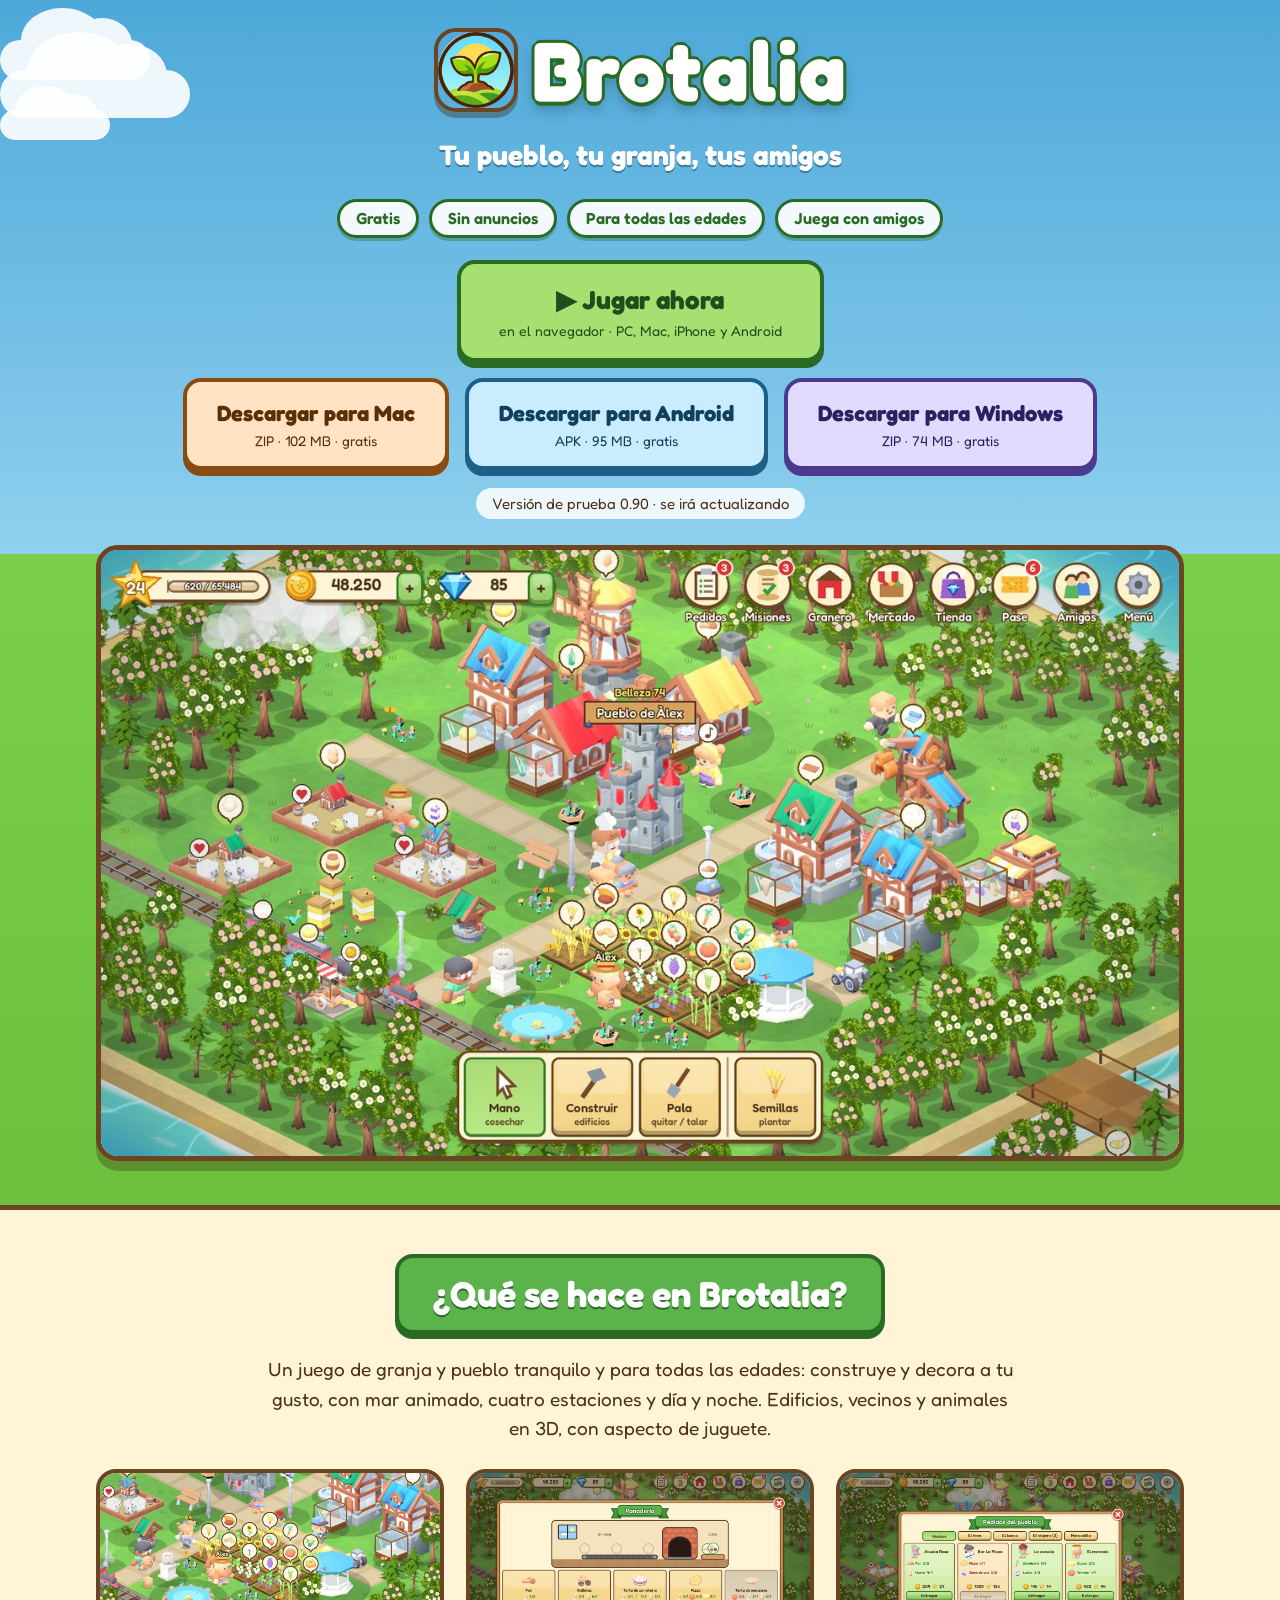
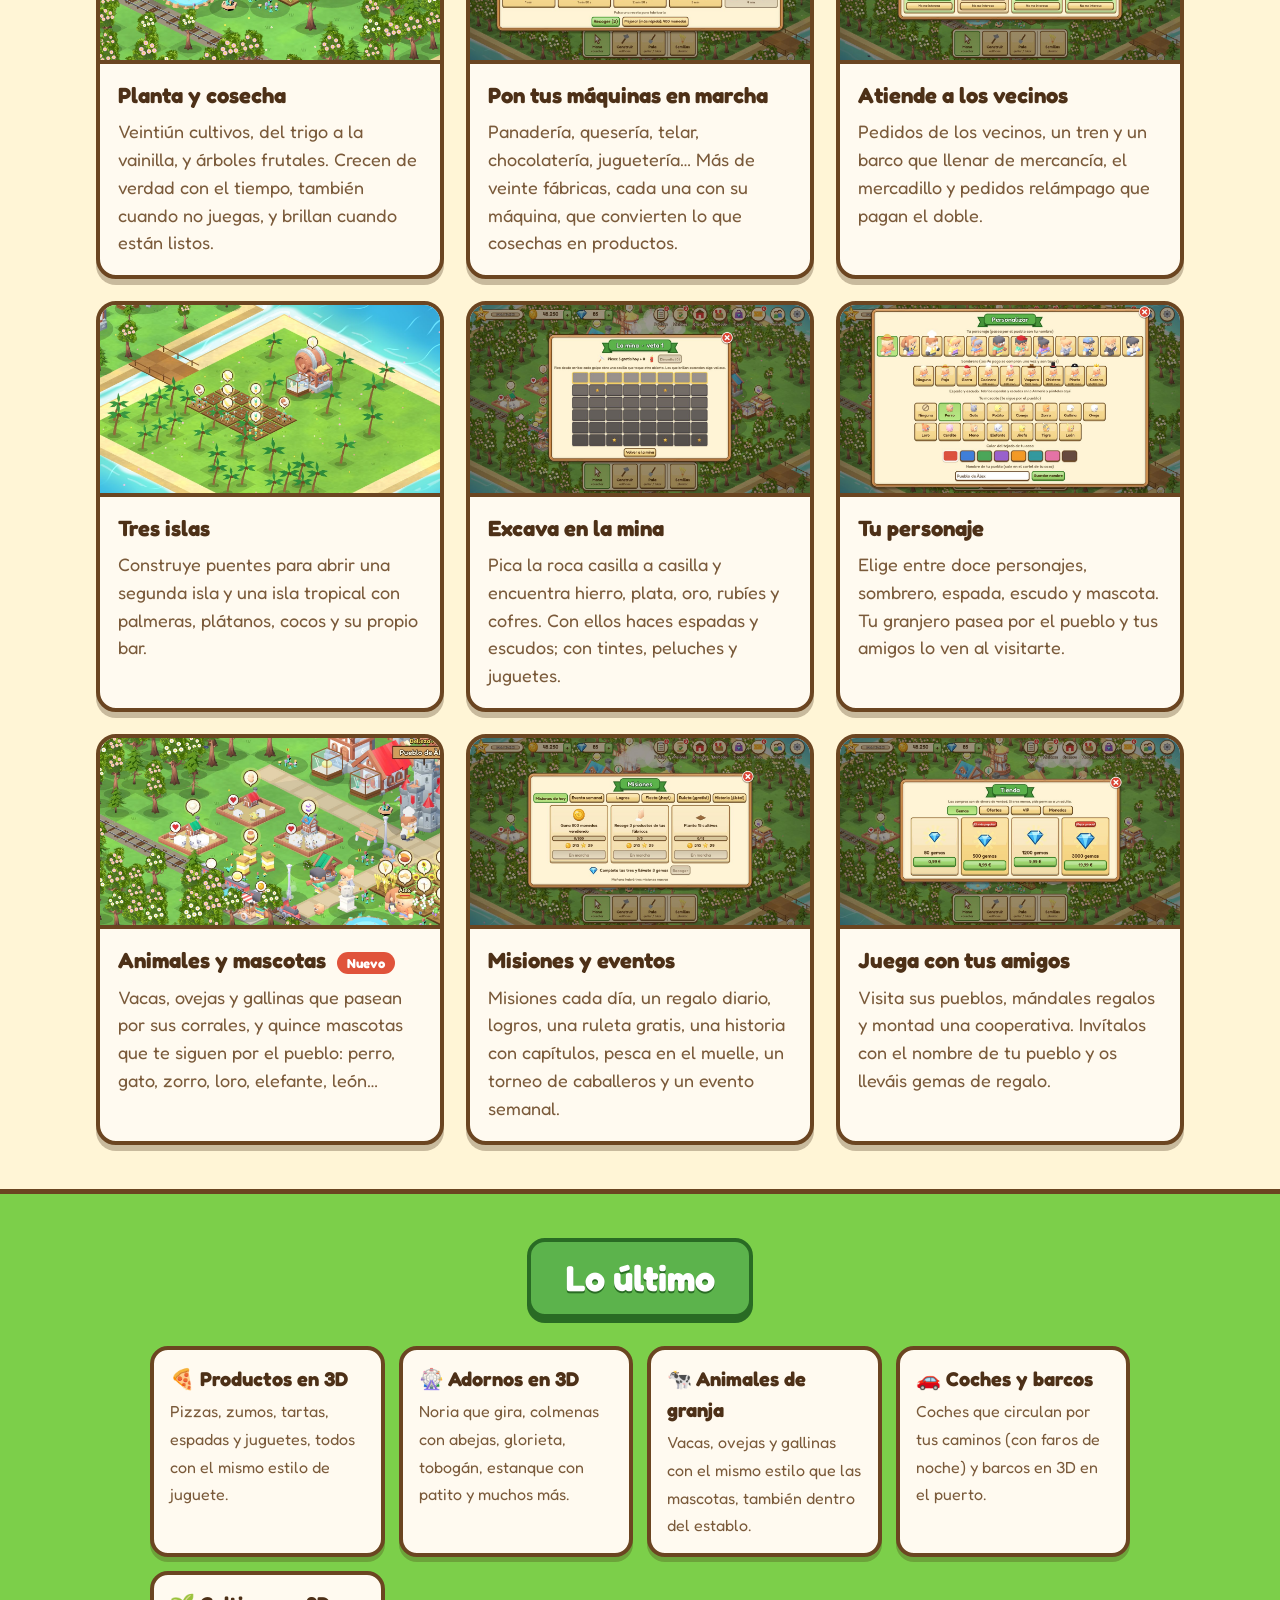
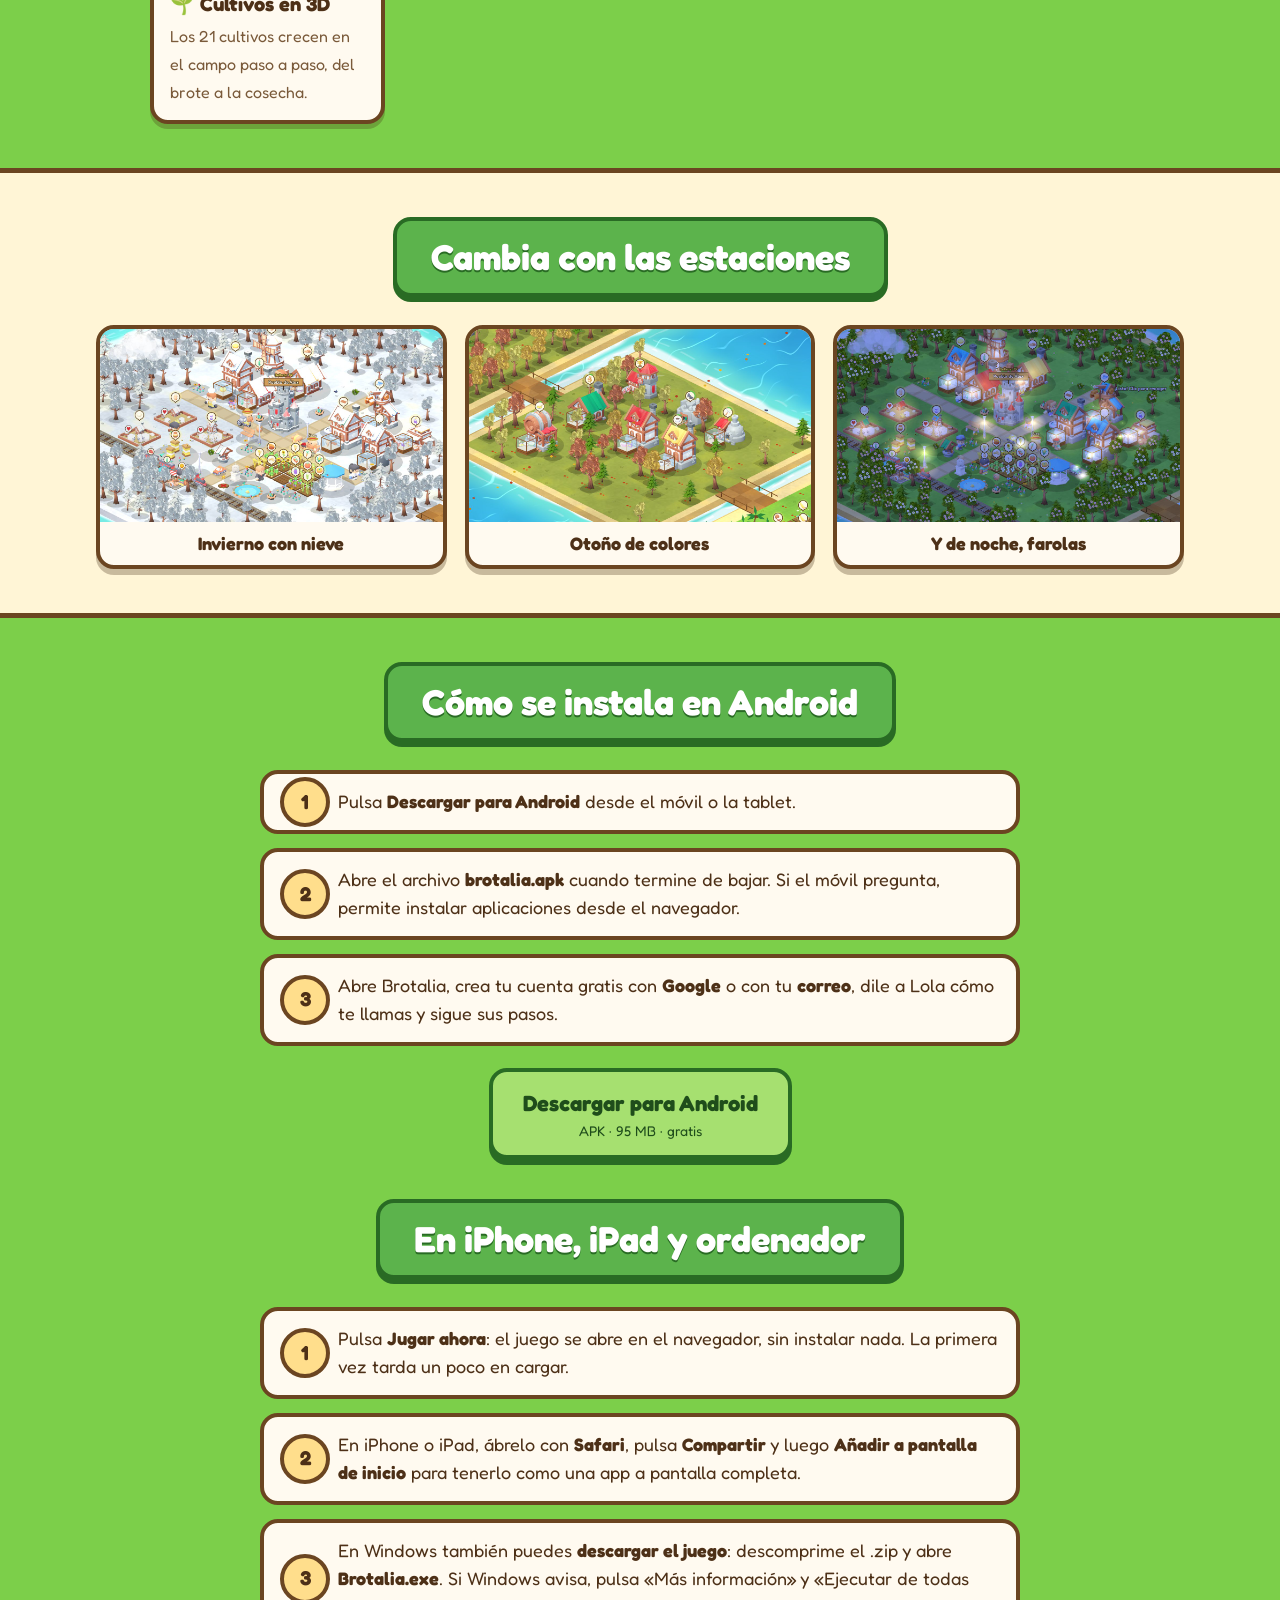
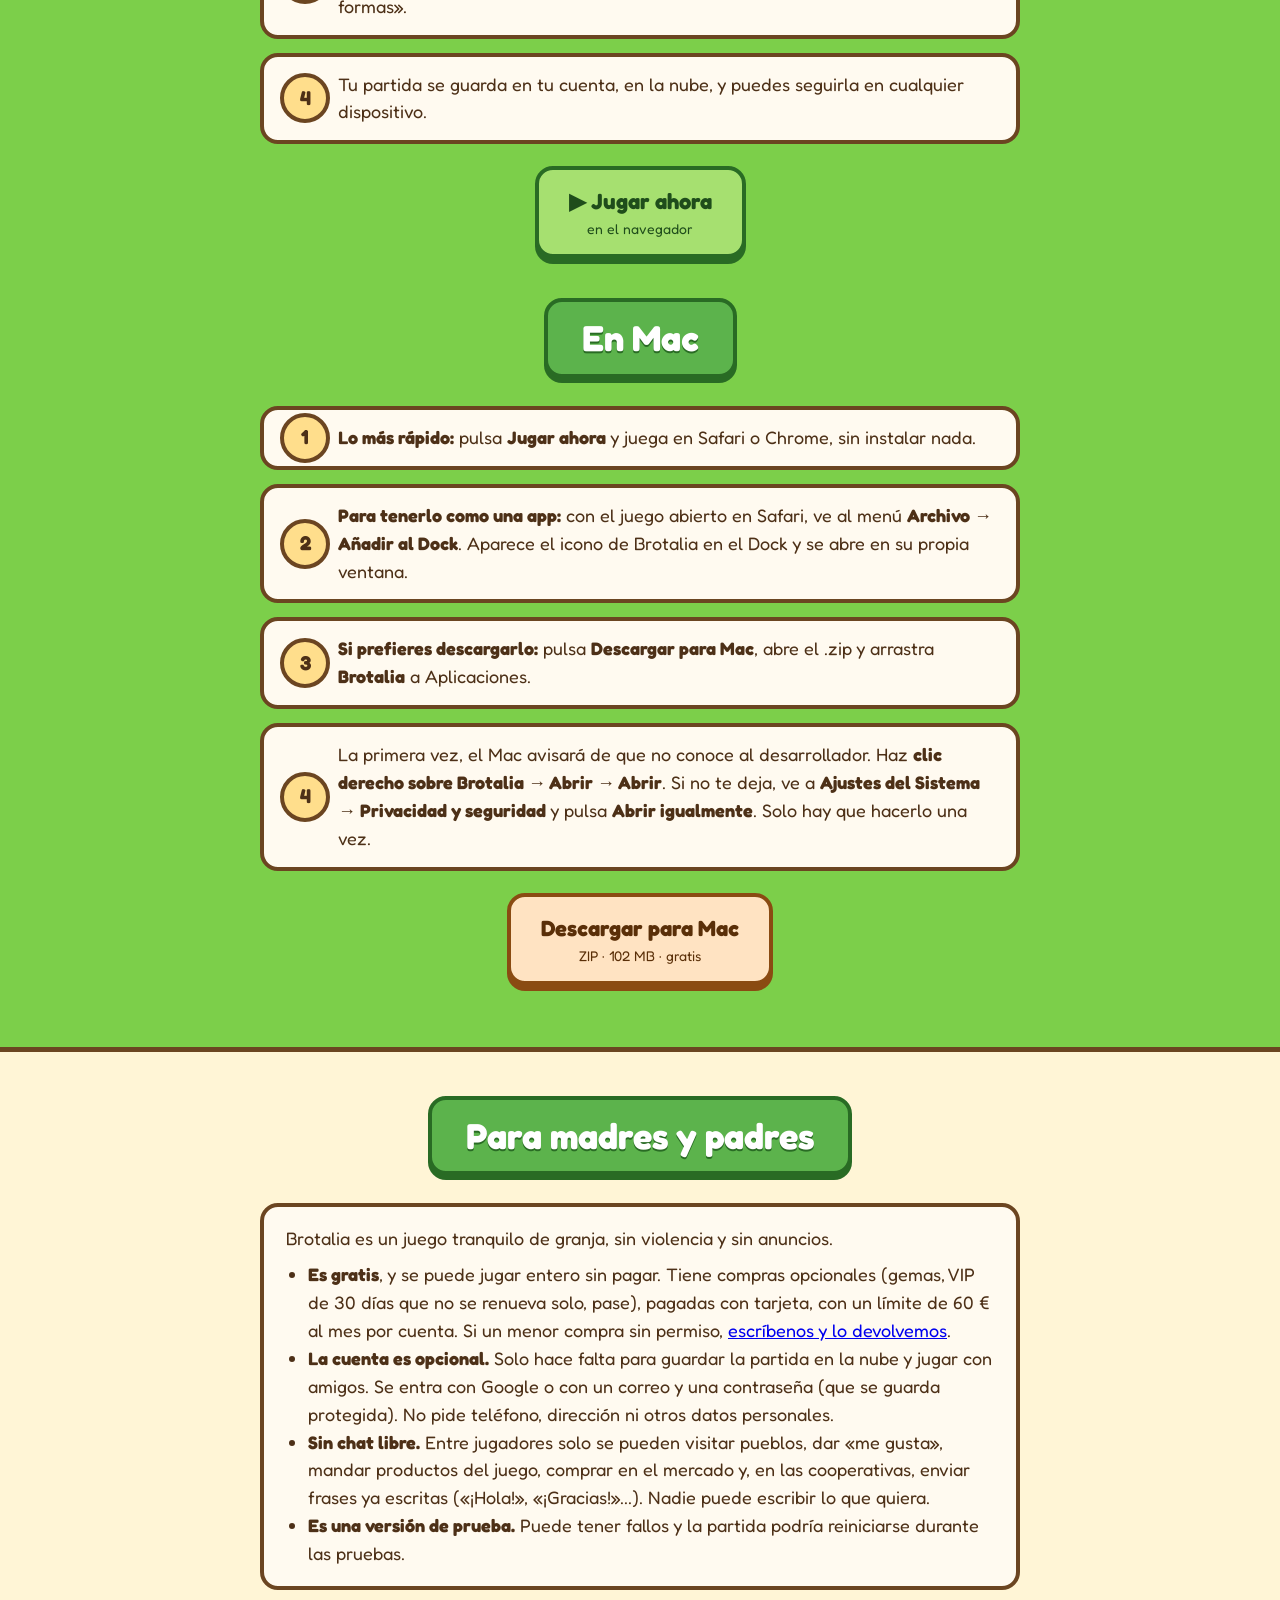
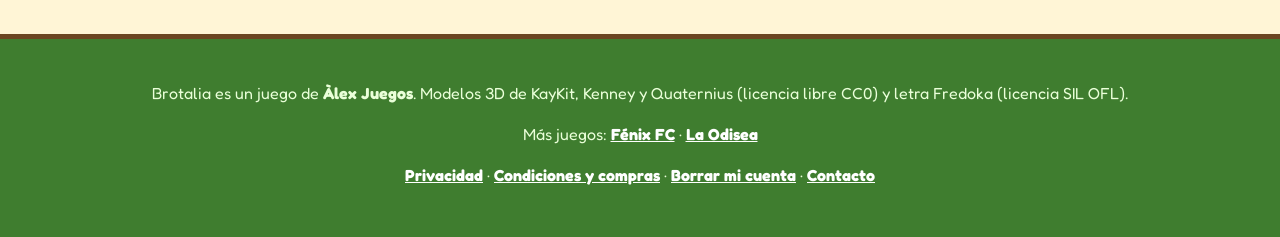
==== index.html @ b0307fca "Brotalia 0.90" ====
<!doctype html>
<html lang="es">
<head>
<meta charset="utf-8">
<meta name="viewport" content="width=device-width, initial-scale=1">
<title>Brotalia · Tu pueblo, tu granja, tus amigos</title>
<meta name="description" content="Brotalia es un juego gratis de granja y pueblo: planta, fabrica, entrega pedidos, abre tres islas, excava en la mina, pesca y visita los pueblos de tus amigos.">
<meta property="og:title" content="Brotalia · Tu pueblo, tu granja, tus amigos">
<meta property="og:description" content="Planta, fabrica, abre tres islas, excava en la mina y visita los pueblos de tus amigos. Gratis en el navegador, Android, Windows y Mac.">
<meta property="og:image" content="https://brotalia.app/brotalia-web/compartir.jpg">
<meta property="og:type" content="website">
<link rel="icon" href="brotalia-web/icono.png" type="image/png">
<link rel="apple-touch-icon" href="brotalia-web/icono.png">
<link rel="preconnect" href="https://fonts.googleapis.com">
<link rel="preconnect" href="https://fonts.gstatic.com" crossorigin>
<link href="https://fonts.googleapis.com/css2?family=Fredoka:wght@400;500;600;700&display=swap" rel="stylesheet">
<style>
  :root {
    --crema: #fff5d6; --papel: #fffaf0; --tinta: #4d3017; --suave: #7a5a3a; --borde: #6b4521;
    --verde: #5cb34c; --verde-osc: #296b24; --hoja: #7ccf4a; --sol: #ffde8c; --cielo: #4da8d9;
  }
  * { box-sizing: border-box; }
  [hidden] { display: none !important; }
  html { scroll-behavior: smooth; }
  body {
    margin: 0; background: var(--hoja); color: var(--tinta);
    font-family: "Fredoka", "Trebuchet MS", "Segoe UI", Verdana, sans-serif; font-size: 18px; line-height: 1.55;
  }
  img { max-width: 100%; height: auto; display: block; }
  .ancho { max-width: 1120px; margin: 0 auto; padding: 0 16px; }

  /* Cabecera */
  header.portada {
    position: relative; overflow: hidden;
    background: linear-gradient(#4da8d9 0%, #8fd0ee 46%, #7ccf4a 46%, #6cc03e 100%);
    padding: 28px 0 44px; text-align: center;
  }
  header.portada .ancho { position: relative; z-index: 1; }
  .nube { position: absolute; background: #fff; border-radius: 999px; opacity: .9; animation: nube 60s linear infinite; }
  .nube::before, .nube::after { content: ""; position: absolute; background: #fff; border-radius: 50%; }
  .nube::before { width: 55%; height: 160%; left: 14%; bottom: 20%; }
  .nube::after { width: 40%; height: 130%; right: 12%; bottom: 25%; }
  @keyframes nube { from { transform: translateX(-30vw); } to { transform: translateX(130vw); } }
  @media (prefers-reduced-motion: reduce) { .nube { animation: none; } }
  .sellos { display: flex; gap: 10px; justify-content: center; flex-wrap: wrap; margin: 0 0 22px; }
  .sello { background: rgba(255, 255, 255, .92); color: var(--verde-osc); font-weight: 600; border: 3px solid var(--verde-osc); border-radius: 999px; padding: 4px 16px; font-size: 16px; box-shadow: 0 3px 0 rgba(41, 107, 36, .35); }
  .tarjeta, .galeria figure { transition: transform .15s, box-shadow .15s; }
  .tarjeta:hover, .galeria figure:hover { transform: translateY(-5px) rotate(-.4deg); box-shadow: 0 11px 0 rgba(60, 35, 10, .28); }
  .novedades { display: grid; grid-template-columns: repeat(auto-fit, minmax(230px, 1fr)); gap: 14px; max-width: 980px; margin: 0 auto; }
  .novedad { background: var(--papel); border: 4px solid var(--borde); border-radius: 18px; padding: 14px 16px; box-shadow: 0 5px 0 rgba(60, 35, 10, .25); }
  .novedad b { display: block; font-size: 20px; margin-bottom: 2px; }
  .novedad span { color: var(--suave); font-size: 16px; }
  .logo { display: inline-flex; align-items: center; gap: 14px; }
  .logo img { width: 84px; height: 84px; border-radius: 22px; border: 4px solid var(--borde); box-shadow: 0 6px 0 rgba(60, 35, 10, .35); }
  h1 {
    margin: 0; font-size: clamp(46px, 9vw, 84px); line-height: 1; color: #fff; letter-spacing: 1px;
    text-shadow: 0 4px 0 var(--verde-osc), 3px 0 0 var(--verde-osc), -3px 0 0 var(--verde-osc), 0 -3px 0 var(--verde-osc), 0 8px 14px rgba(0, 0, 0, .25);
  }
  .lema { margin: 14px 0 22px; font-size: clamp(20px, 3.2vw, 28px); font-weight: bold; color: #fff; text-shadow: 0 2px 0 rgba(30, 80, 110, .6); }
  .foto-grande { border: 5px solid var(--borde); border-radius: 22px; box-shadow: 0 10px 0 rgba(60, 35, 10, .3); margin: 26px auto 0; overflow: hidden; background: #fff; }

  /* Botones */
  .boton {
    display: inline-block; text-decoration: none; font-weight: bold; font-size: 22px; color: #1f4d1b;
    background: #a6e070; border: 4px solid var(--verde-osc); border-radius: 18px; padding: 14px 30px;
    box-shadow: 0 6px 0 var(--verde-osc); transition: transform .08s, box-shadow .08s;
  }
  .boton:hover { background: #b9ec86; }
  .boton:active { transform: translateY(5px); box-shadow: 0 1px 0 var(--verde-osc); }
  .boton small { display: block; font-size: 14px; font-weight: normal; }
  .boton.gris { background: #e6dccb; color: var(--suave); border-color: #9a8770; box-shadow: 0 6px 0 #9a8770; cursor: default; }
  .botones { display: flex; gap: 16px; justify-content: center; flex-wrap: wrap; }
  .aviso { display: inline-block; margin-top: 18px; background: rgba(255, 255, 255, .85); border-radius: 999px; padding: 4px 16px; font-size: 15px; }

  /* Secciones */
  section { padding: 44px 0; }
  section.clara { background: var(--crema); border-top: 5px solid var(--borde); border-bottom: 5px solid var(--borde); }
  h2 {
    display: table; margin: 0 auto 28px; padding: 8px 34px; font-size: clamp(26px, 4.4vw, 36px); color: #fff;
    background: var(--verde); border: 4px solid var(--verde-osc); border-radius: 18px; box-shadow: 0 5px 0 var(--verde-osc);
    text-shadow: 0 2px 0 var(--verde-osc);
  }
  .rejilla { display: grid; grid-template-columns: repeat(auto-fit, minmax(310px, 1fr)); gap: 22px; }
  .tarjeta { background: var(--papel); border: 4px solid var(--borde); border-radius: 20px; overflow: hidden; box-shadow: 0 6px 0 rgba(60, 35, 10, .28); }
  .tarjeta img { border-bottom: 4px solid var(--borde); aspect-ratio: 16 / 9; object-fit: cover; width: 100%; }
  .tarjeta div { padding: 14px 18px 18px; }
  .tarjeta h3 { margin: 0 0 6px; font-size: 22px; }
  .tarjeta p { margin: 0; color: var(--suave); }

  .galeria { display: grid; grid-template-columns: repeat(auto-fit, minmax(260px, 1fr)); gap: 18px; margin-top: 8px; }
  .galeria figure { margin: 0; background: var(--papel); border: 4px solid var(--borde); border-radius: 18px; overflow: hidden; box-shadow: 0 6px 0 rgba(60, 35, 10, .28); }
  .galeria img { aspect-ratio: 16 / 9; object-fit: cover; width: 100%; }
  .galeria figcaption { padding: 8px 14px; font-weight: bold; text-align: center; }
  .nuevo { display: inline-block; vertical-align: middle; margin-left: 6px; font-size: 13px; color: #fff; background: #e0533b; border-radius: 999px; padding: 1px 10px; }
  .intro { max-width: 760px; margin: -8px auto 26px; text-align: center; font-size: 19px; }
  ol.pasos { list-style: none; padding: 0; margin: 0 auto; max-width: 760px; counter-reset: paso; }
  ol.pasos li { counter-increment: paso; background: var(--papel); border: 4px solid var(--borde); border-radius: 18px; padding: 14px 18px 14px 74px; margin-bottom: 14px; position: relative; }
  ol.pasos li::before {
    content: counter(paso); position: absolute; left: 16px; top: 50%; transform: translateY(-50%);
    width: 42px; height: 42px; border-radius: 50%; background: var(--sol); border: 4px solid var(--borde);
    display: grid; place-items: center; font-weight: bold; font-size: 20px;
  }
  .nota { max-width: 760px; margin: 0 auto; background: var(--papel); border: 4px solid var(--borde); border-radius: 18px; padding: 18px 22px; }
  .nota ul { margin: 8px 0 0; padding-left: 22px; }
  .centro { text-align: center; }

  footer { background: #3f7d2f; color: #eaffd9; text-align: center; padding: 26px 16px 34px; font-size: 16px; }
  footer a { color: #fff; font-weight: bold; }
</style>
</head>
<body>

<header class="portada">
  <div class="nube" style="top:40px;width:150px;height:40px;animation-duration:70s"></div>
  <div class="nube" style="top:110px;width:110px;height:30px;animation-duration:50s;animation-delay:-25s"></div>
  <div class="nube" style="top:70px;width:190px;height:48px;animation-duration:90s;animation-delay:-60s"></div>
  <div class="ancho">
    <div class="logo">
      <img src="brotalia-web/logo.png" alt="">
      <h1>Brotalia</h1>
    </div>
    <p class="lema">Tu pueblo, tu granja, tus amigos</p>
    <div class="sellos"><span class="sello">Gratis</span><span class="sello">Sin anuncios</span><span class="sello">Para todas las edades</span><span class="sello">Juega con amigos</span></div>
    <div class="botones">
      <a class="boton" href="jugar/" style="font-size:26px;padding:16px 38px">▶ Jugar ahora<small id="donde">en el navegador · PC, Mac, iPhone y Android</small></a>
    </div>
    <p class="aviso" id="para-ti" hidden style="margin:16px 0 0;font-weight:bold"></p>
    <div class="botones" id="descargas" style="margin-top:16px">
      <a class="boton" data-so="mac" href="https://github.com/davurpi/brotalia/releases/latest/download/Brotalia-Mac.zip" download style="background:#ffe3c2;border-color:#8a4b12;box-shadow:0 6px 0 #8a4b12;color:#5a2f08">Descargar para Mac<small>ZIP · 102 MB · gratis</small></a>
      <a class="boton" data-so="android" href="https://github.com/davurpi/brotalia/releases/latest/download/brotalia.apk" download style="background:#c9ecff;border-color:#1d5f86;box-shadow:0 6px 0 #1d5f86;color:#123f5a">Descargar para Android<small>APK · 95 MB · gratis</small></a>
      <a class="boton" data-so="windows" href="https://github.com/davurpi/brotalia/releases/latest/download/Brotalia-Windows.zip" download style="background:#e3dbff;border-color:#4b3a8f;box-shadow:0 6px 0 #4b3a8f;color:#2c2160">Descargar para Windows<small>ZIP · 74 MB · gratis</small></a>
    </div>
    <span class="aviso">Versión de prueba 0.90 · se irá actualizando</span>
    <div class="foto-grande"><img src="brotalia-web/pueblo.jpg" alt="Un pueblo de Brotalia con fábricas de colores, campos con la cosecha lista, una fuente y vecinos paseando" width="1280" height="720"></div>
  </div>
</header>

<section class="clara">
  <div class="ancho">
    <h2>¿Qué se hace en Brotalia?</h2>
    <p class="intro">Un juego de granja y pueblo tranquilo y para todas las edades: construye y decora a tu gusto, con mar animado, cuatro estaciones y día y noche. Edificios, vecinos y animales en 3D, con aspecto de juguete.</p>
    <div class="rejilla">
      <article class="tarjeta">
        <img src="brotalia-web/cosecha.jpg" alt="Campos con la cosecha lista y brillando" loading="lazy">
        <div><h3>Planta y cosecha</h3><p>Veintiún cultivos, del trigo a la vainilla, y árboles frutales. Crecen de verdad con el tiempo, también cuando no juegas, y brillan cuando están listos.</p></div>
      </article>
      <article class="tarjeta">
        <img src="brotalia-web/panaderia.jpg" alt="La panadería por dentro, con su horno" loading="lazy">
        <div><h3>Pon tus máquinas en marcha</h3><p>Panadería, quesería, telar, chocolatería, juguetería… Más de veinte fábricas, cada una con su máquina, que convierten lo que cosechas en productos.</p></div>
      </article>
      <article class="tarjeta">
        <img src="brotalia-web/pedidos.jpg" alt="Los pedidos de los vecinos, cada uno con su cara" loading="lazy">
        <div><h3>Atiende a los vecinos</h3><p>Pedidos de los vecinos, un tren y un barco que llenar de mercancía, el mercadillo y pedidos relámpago que pagan el doble.</p></div>
      </article>
      <article class="tarjeta">
        <img src="brotalia-web/tropical.jpg" alt="La isla tropical con palmeras y playa" loading="lazy">
        <div><h3>Tres islas</h3><p>Construye puentes para abrir una segunda isla y una isla tropical con palmeras, plátanos, cocos y su propio bar.</p></div>
      </article>
      <article class="tarjeta">
        <img src="brotalia-web/mina.jpg" alt="Minijuego de la mina con rocas que picar" loading="lazy">
        <div><h3>Excava en la mina</h3><p>Pica la roca casilla a casilla y encuentra hierro, plata, oro, rubíes y cofres. Con ellos haces espadas y escudos; con tintes, peluches y juguetes.</p></div>
      </article>
      <article class="tarjeta">
        <img src="brotalia-web/personaje.jpg" alt="Pantalla para personalizar el personaje" loading="lazy">
        <div><h3>Tu personaje</h3><p>Elige entre doce personajes, sombrero, espada, escudo y mascota. Tu granjero pasea por el pueblo y tus amigos lo ven al visitarte.</p></div>
      </article>
      <article class="tarjeta">
        <img src="brotalia-web/animales.jpg" alt="Corrales con vacas, ovejas y gallinas" loading="lazy">
        <div><h3>Animales y mascotas <span class="nuevo">Nuevo</span></h3><p>Vacas, ovejas y gallinas que pasean por sus corrales, y quince mascotas que te siguen por el pueblo: perro, gato, zorro, loro, elefante, león…</p></div>
      </article>
      <article class="tarjeta">
        <img src="brotalia-web/misiones.jpg" alt="Misiones del día con sus premios" loading="lazy">
        <div><h3>Misiones y eventos</h3><p>Misiones cada día, un regalo diario, logros, una ruleta gratis, una historia con capítulos, pesca en el muelle, un torneo de caballeros y un evento semanal.</p></div>
      </article>
      <article class="tarjeta">
        <img src="brotalia-web/tienda.jpg" alt="La tienda del juego" loading="lazy">
        <div><h3>Juega con tus amigos</h3><p>Visita sus pueblos, mándales regalos y montad una cooperativa. Invítalos con el nombre de tu pueblo y os lleváis gemas de regalo.</p></div>
      </article>
    </div>
  </div>
</section>

<section>
  <div class="ancho">
    <h2>Lo último</h2>
    <div class="novedades">
      <div class="novedad"><b>🍕 Productos en 3D</b><span>Pizzas, zumos, tartas, espadas y juguetes, todos con el mismo estilo de juguete.</span></div>
      <div class="novedad"><b>🎡 Adornos en 3D</b><span>Noria que gira, colmenas con abejas, glorieta, tobogán, estanque con patito y muchos más.</span></div>
      <div class="novedad"><b>🐄 Animales de granja</b><span>Vacas, ovejas y gallinas con el mismo estilo que las mascotas, también dentro del establo.</span></div>
      <div class="novedad"><b>🚗 Coches y barcos</b><span>Coches que circulan por tus caminos (con faros de noche) y barcos en 3D en el puerto.</span></div>
      <div class="novedad"><b>🌱 Cultivos en 3D</b><span>Los 21 cultivos crecen en el campo paso a paso, del brote a la cosecha.</span></div>
    </div>
  </div>
</section>

<section class="clara">
  <div class="ancho">
    <h2>Cambia con las estaciones</h2>
    <div class="galeria">
      <figure><img src="brotalia-web/invierno.jpg" alt="El pueblo nevado en invierno" loading="lazy"><figcaption>Invierno con nieve</figcaption></figure>
      <figure><img src="brotalia-web/otono.jpg" alt="La segunda isla con los árboles de otoño" loading="lazy"><figcaption>Otoño de colores</figcaption></figure>
      <figure><img src="brotalia-web/noche.jpg" alt="El pueblo de noche con las farolas encendidas" loading="lazy"><figcaption>Y de noche, farolas</figcaption></figure>
    </div>
  </div>
</section>

<section id="instalar">
  <div class="ancho">
    <h2>Cómo se instala en Android</h2>
    <ol class="pasos">
      <li>Pulsa <b>Descargar para Android</b> desde el móvil o la tablet.</li>
      <li>Abre el archivo <b>brotalia.apk</b> cuando termine de bajar. Si el móvil pregunta, permite instalar aplicaciones desde el navegador.</li>
      <li>Abre Brotalia, crea tu cuenta gratis con <b>Google</b> o con tu <b>correo</b>, dile a Lola cómo te llamas y sigue sus pasos.</li>
    </ol>
    <p class="centro" style="margin-top:22px"><a class="boton" href="https://github.com/davurpi/brotalia/releases/latest/download/brotalia.apk" download>Descargar para Android<small>APK · 95 MB · gratis</small></a></p>
    <h2 style="margin-top:40px">En iPhone, iPad y ordenador</h2>
    <ol class="pasos">
      <li>Pulsa <b>Jugar ahora</b>: el juego se abre en el navegador, sin instalar nada. La primera vez tarda un poco en cargar.</li>
      <li>En iPhone o iPad, ábrelo con <b>Safari</b>, pulsa <b>Compartir</b> y luego <b>Añadir a pantalla de inicio</b> para tenerlo como una app a pantalla completa.</li>
      <li>En Windows también puedes <b>descargar el juego</b>: descomprime el .zip y abre <b>Brotalia.exe</b>. Si Windows avisa, pulsa «Más información» y «Ejecutar de todas formas».</li>
      <li>Tu partida se guarda en tu cuenta, en la nube, y puedes seguirla en cualquier dispositivo.</li>
    </ol>
    <p class="centro" style="margin-top:22px"><a class="boton" href="jugar/">▶ Jugar ahora<small>en el navegador</small></a></p>

    <h2 id="mac" style="margin-top:40px">En Mac</h2>
    <ol class="pasos">
      <li><b>Lo más rápido:</b> pulsa <b>Jugar ahora</b> y juega en Safari o Chrome, sin instalar nada.</li>
      <li><b>Para tenerlo como una app:</b> con el juego abierto en Safari, ve al menú <b>Archivo → Añadir al Dock</b>. Aparece el icono de Brotalia en el Dock y se abre en su propia ventana.</li>
      <li><b>Si prefieres descargarlo:</b> pulsa <b>Descargar para Mac</b>, abre el .zip y arrastra <b>Brotalia</b> a Aplicaciones.</li>
      <li>La primera vez, el Mac avisará de que no conoce al desarrollador. Haz <b>clic derecho sobre Brotalia → Abrir → Abrir</b>. Si no te deja, ve a <b>Ajustes del Sistema → Privacidad y seguridad</b> y pulsa <b>Abrir igualmente</b>. Solo hay que hacerlo una vez.</li>
    </ol>
    <p class="centro" style="margin-top:22px"><a class="boton" href="https://github.com/davurpi/brotalia/releases/latest/download/Brotalia-Mac.zip" download style="background:#ffe3c2;border-color:#8a4b12;box-shadow:0 6px 0 #8a4b12;color:#5a2f08">Descargar para Mac<small>ZIP · 102 MB · gratis</small></a></p>
  </div>
</section>

<script>
// Pone delante la descarga del aparato desde el que se mira la página.
(function () {
  var ua = navigator.userAgent || '';
  var tactil = navigator.maxTouchPoints > 1;
  var so = /Android/i.test(ua) ? 'android'
    : (/iPhone|iPad|iPod/i.test(ua) || (/Macintosh/i.test(ua) && tactil)) ? 'ios'
    : /Macintosh|Mac OS X/i.test(ua) ? 'mac'
    : /Windows/i.test(ua) ? 'windows' : '';
  var textos = {
    mac: 'Estás en un Mac: juega ya en el navegador o descárgalo. <a href="#mac">Cómo se instala</a>',
    windows: 'Estás en Windows: juega ya en el navegador o descárgalo.',
    android: 'Estás en Android: juega ya en el navegador o instala la app. <a href="#instalar">Cómo se instala</a>',
    ios: 'Estás en iPhone o iPad: pulsa Jugar ahora y luego «Añadir a pantalla de inicio».'
  };
  if (!textos[so]) return;
  var aviso = document.getElementById('para-ti');
  aviso.innerHTML = textos[so];
  aviso.hidden = false;
  var caja = document.getElementById('descargas');
  var mio = caja.querySelector('[data-so="' + so + '"]');
  if (mio) {
    caja.insertBefore(mio, caja.firstChild);
    mio.style.transform = 'scale(1.06)';
  }
  if (so === 'ios') caja.hidden = true;
})();
</script>

<section class="clara">
  <div class="ancho">
    <h2>Para madres y padres</h2>
    <div class="nota">
      Brotalia es un juego tranquilo de granja, sin violencia y sin anuncios.
      <ul>
        <li><b>Es gratis</b>, y se puede jugar entero sin pagar. Tiene compras opcionales (gemas, VIP de 30 días que no se renueva solo, pase), pagadas con tarjeta, con un límite de 60 € al mes por cuenta. Si un menor compra sin permiso, <a href="condiciones.html">escríbenos y lo devolvemos</a>.</li>
        <li><b>La cuenta es opcional.</b> Solo hace falta para guardar la partida en la nube y jugar con amigos. Se entra con Google o con un correo y una contraseña (que se guarda protegida). No pide teléfono, dirección ni otros datos personales.</li>
        <li><b>Sin chat libre.</b> Entre jugadores solo se pueden visitar pueblos, dar «me gusta», mandar productos del juego, comprar en el mercado y, en las cooperativas, enviar frases ya escritas («¡Hola!», «¡Gracias!»...). Nadie puede escribir lo que quiera.</li>
        <li><b>Es una versión de prueba.</b> Puede tener fallos y la partida podría reiniciarse durante las pruebas.</li>
      </ul>
    </div>
  </div>
</section>

<footer>
  <p>Brotalia es un juego de <b>Àlex Juegos</b>. Modelos 3D de KayKit, Kenney y Quaternius (licencia libre CC0) y letra Fredoka (licencia SIL OFL).</p>
  <p>Más juegos: <a href="https://fenix.alexjuegos.com/">Fénix FC</a> · <a href="https://davurpi.github.io/la-odisea/">La Odisea</a></p>
  <p><a href="privacidad.html">Privacidad</a> · <a href="condiciones.html">Condiciones y compras</a> · <a href="borrar-cuenta.html">Borrar mi cuenta</a> · <a href="mailto:hola@brotalia.app">Contacto</a></p>
</footer>

</body>
</html>
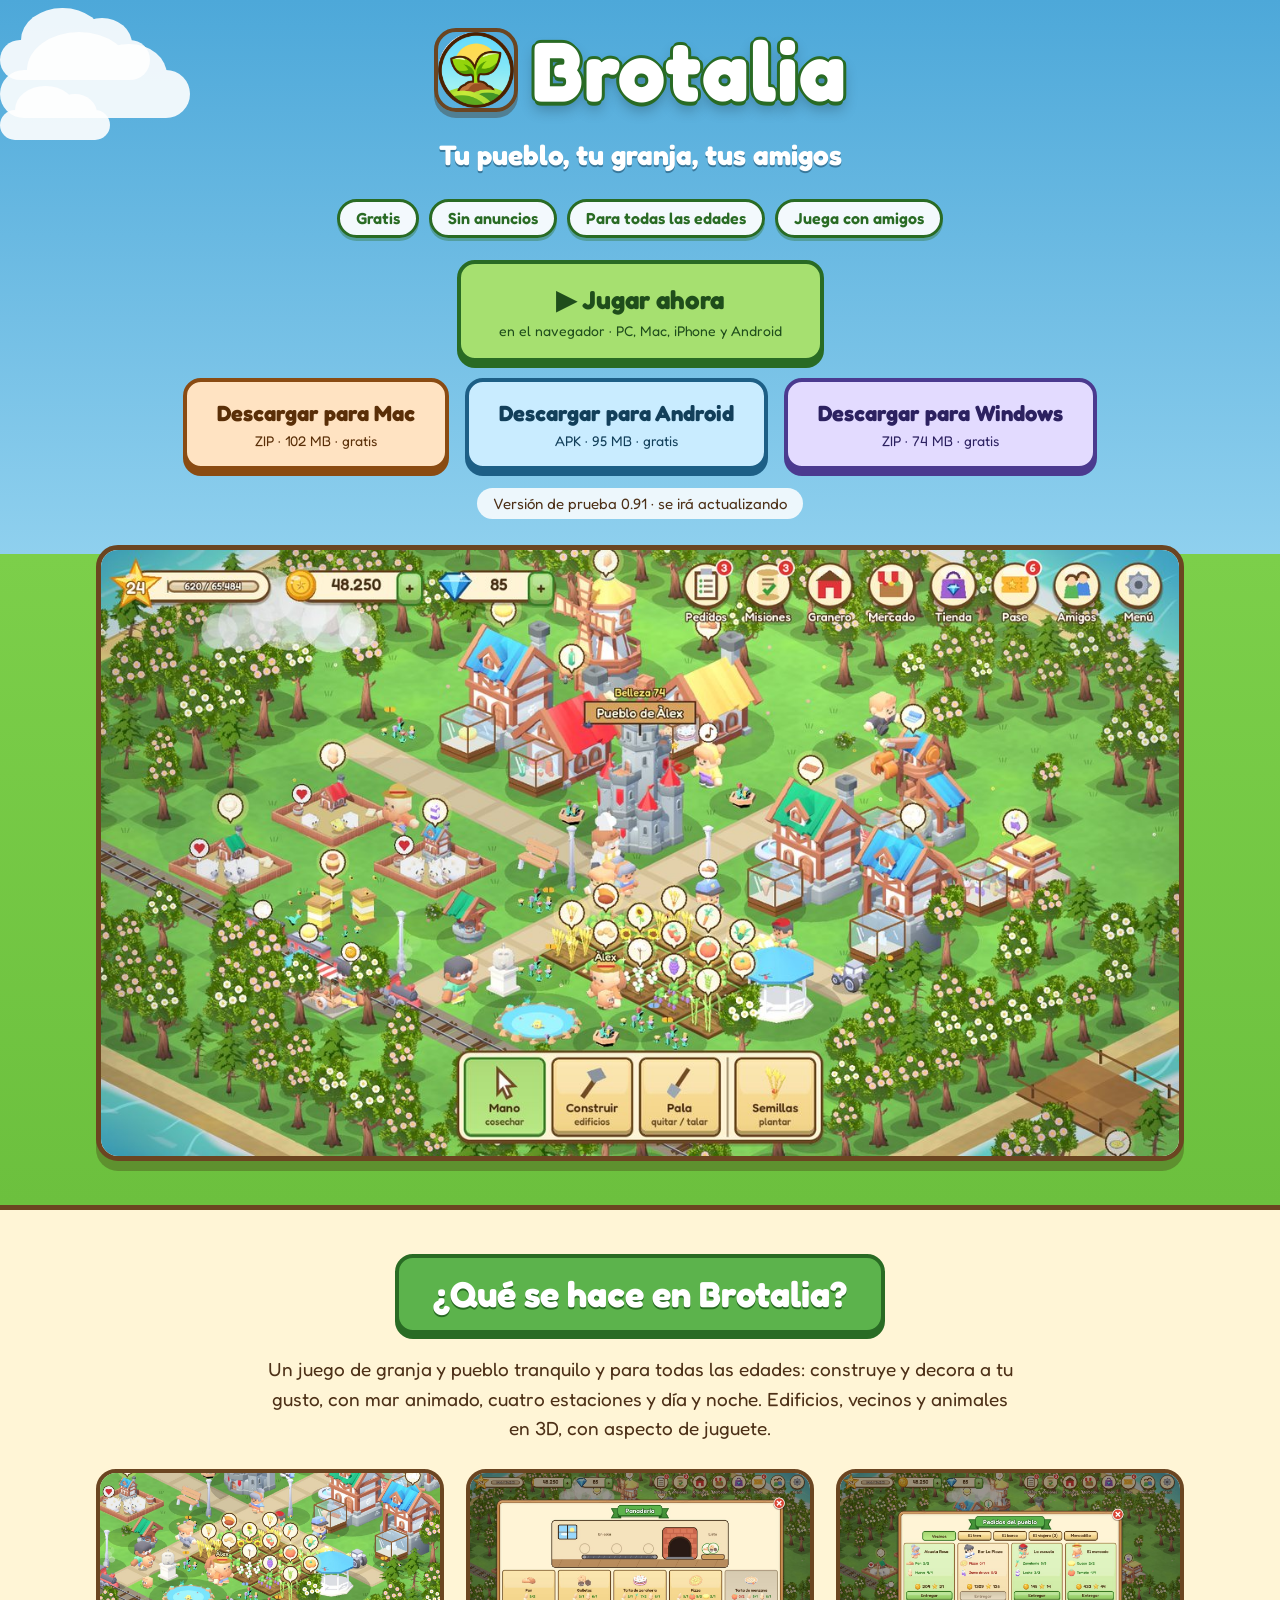
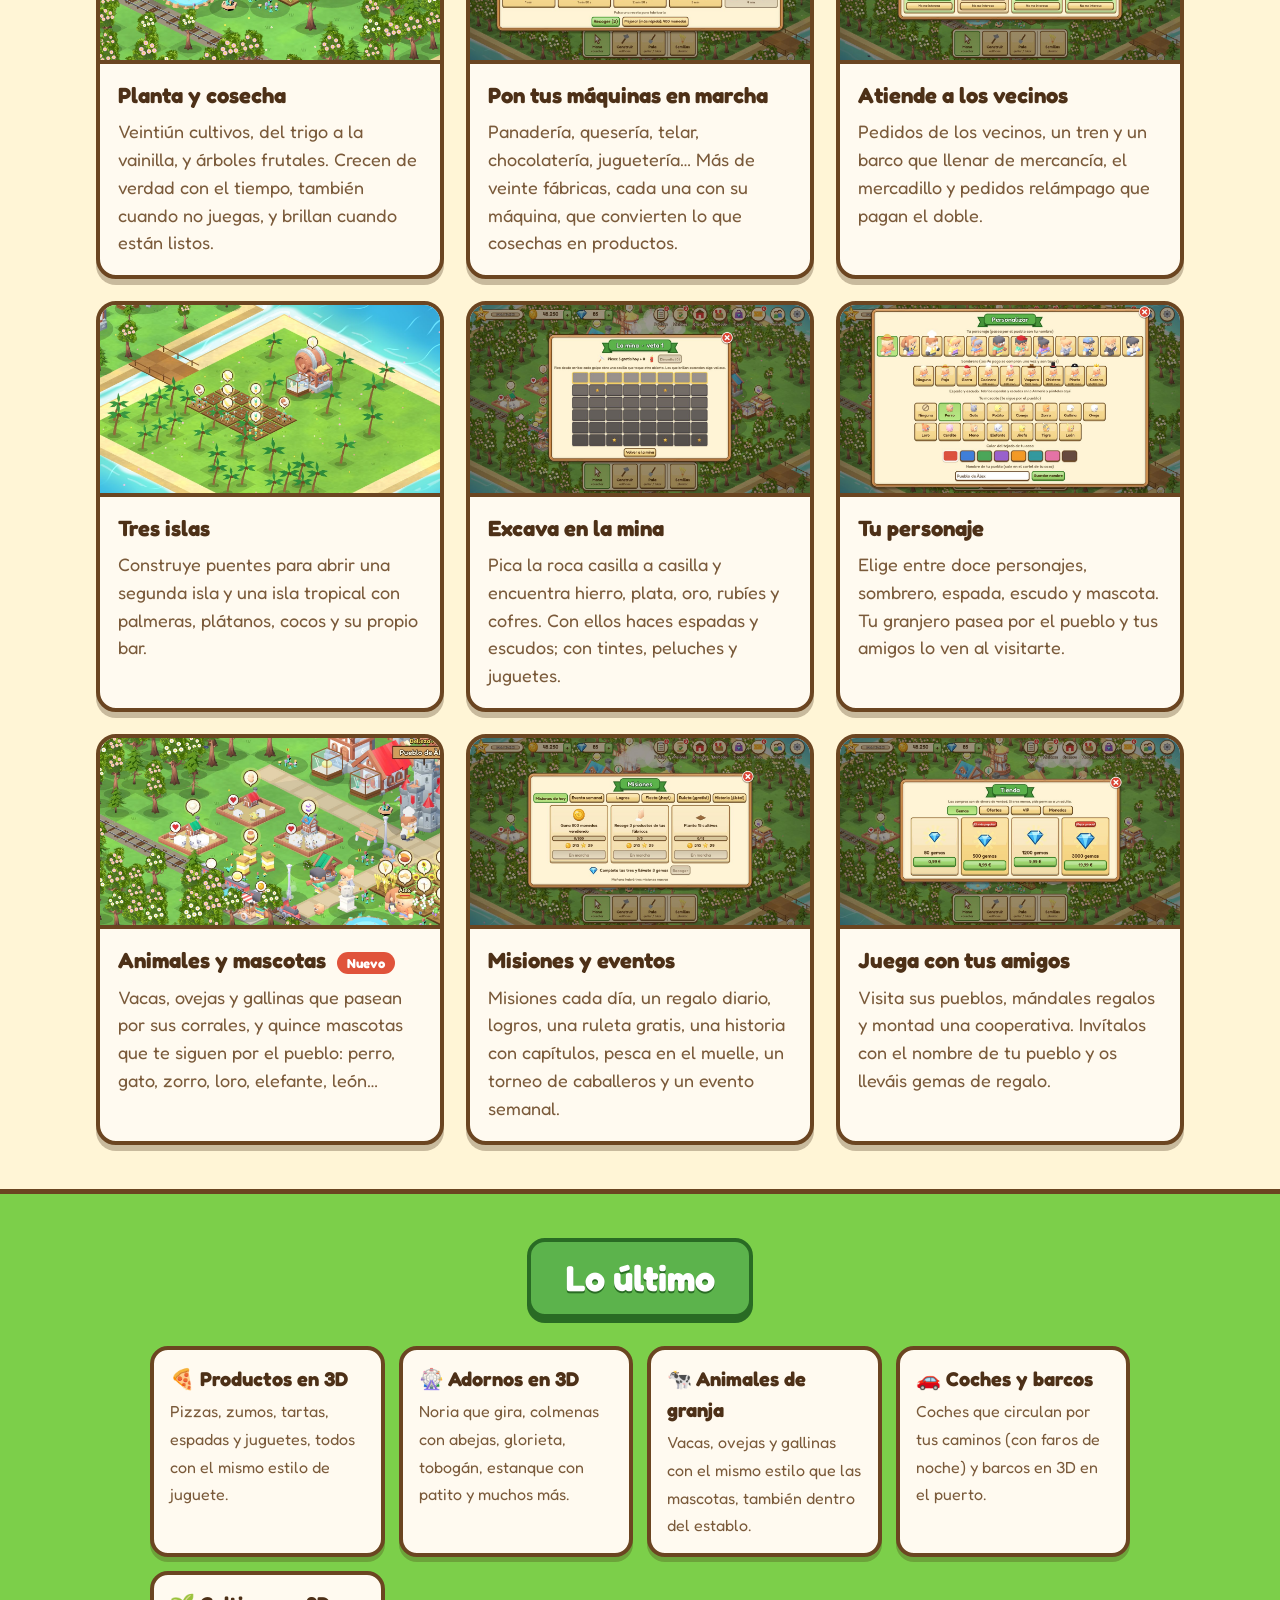
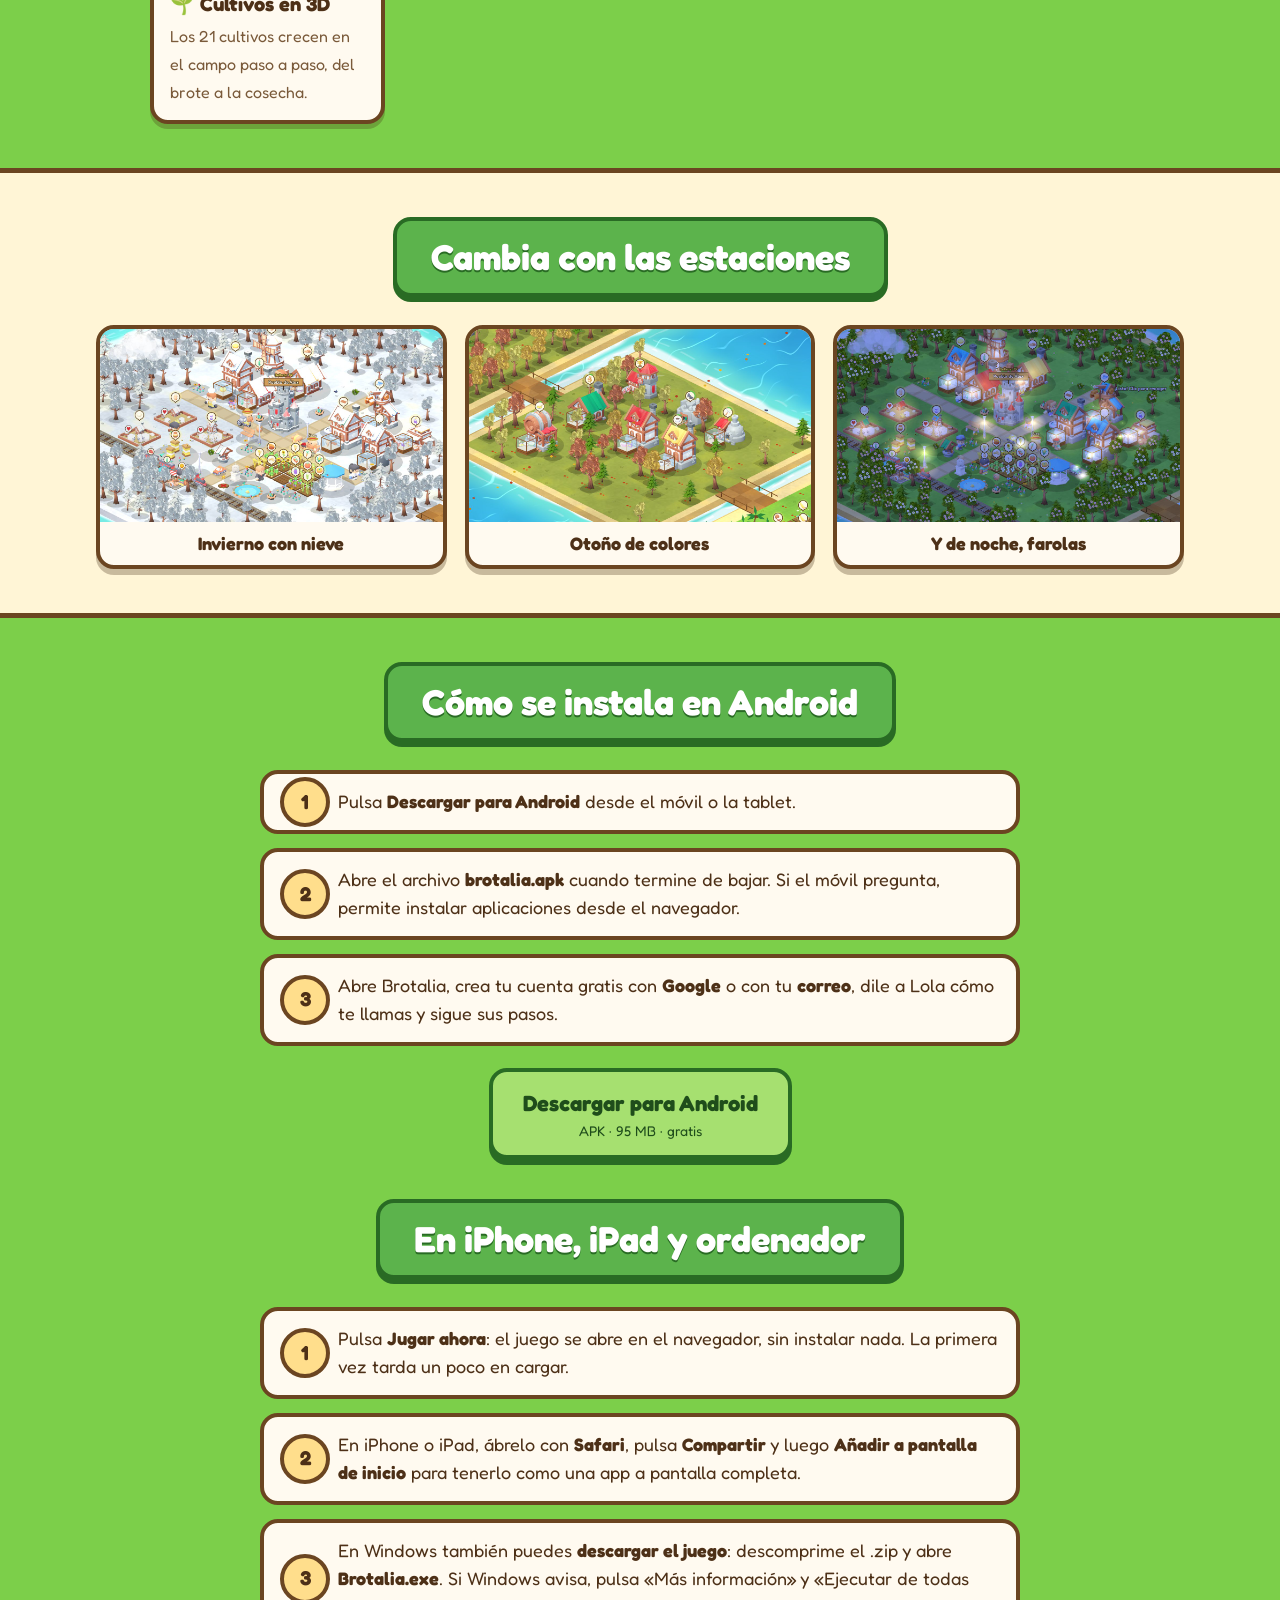
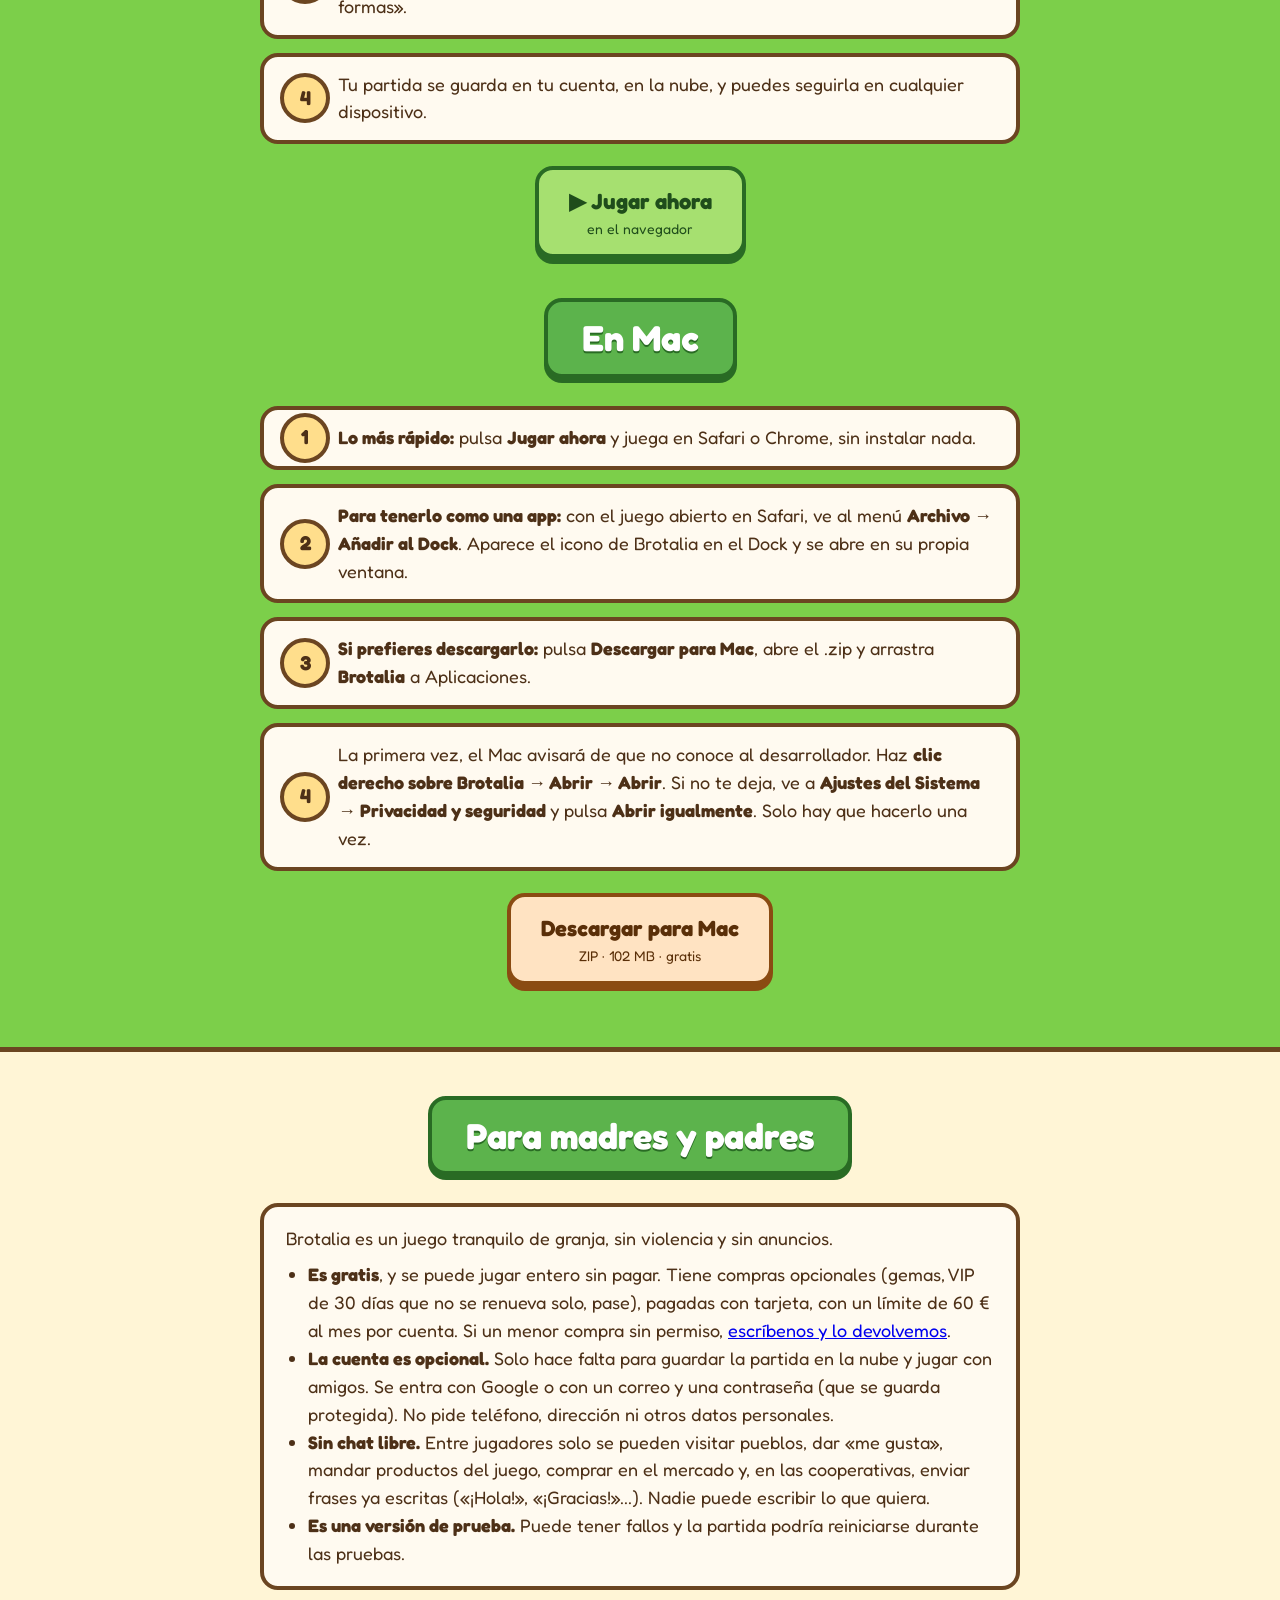
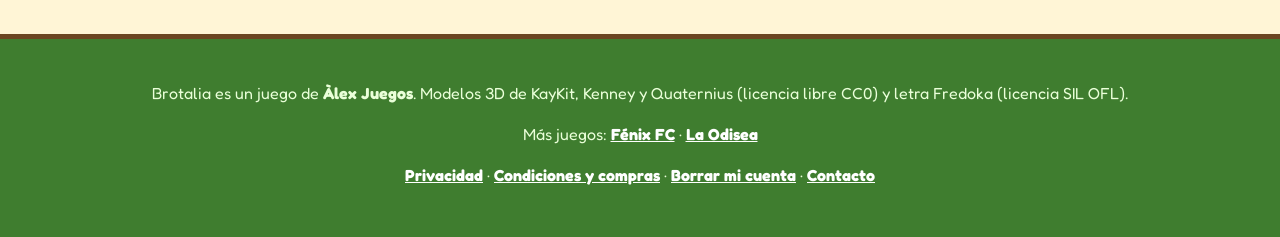
==== commit 7f7ee8cd: "Brotalia 0.91" ====
--- a/index.html
+++ b/index.html
@@ -130,7 +130,7 @@
       <a class="boton" data-so="android" href="https://github.com/davurpi/brotalia/releases/latest/download/brotalia.apk" download style="background:#c9ecff;border-color:#1d5f86;box-shadow:0 6px 0 #1d5f86;color:#123f5a">Descargar para Android<small>APK · 95 MB · gratis</small></a>
       <a class="boton" data-so="windows" href="https://github.com/davurpi/brotalia/releases/latest/download/Brotalia-Windows.zip" download style="background:#e3dbff;border-color:#4b3a8f;box-shadow:0 6px 0 #4b3a8f;color:#2c2160">Descargar para Windows<small>ZIP · 74 MB · gratis</small></a>
     </div>
-    <span class="aviso">Versión de prueba 0.90 · se irá actualizando</span>
+    <span class="aviso">Versión de prueba 0.91 · se irá actualizando</span>
     <div class="foto-grande"><img src="brotalia-web/pueblo.jpg" alt="Un pueblo de Brotalia con fábricas de colores, campos con la cosecha lista, una fuente y vecinos paseando" width="1280" height="720"></div>
   </div>
 </header>
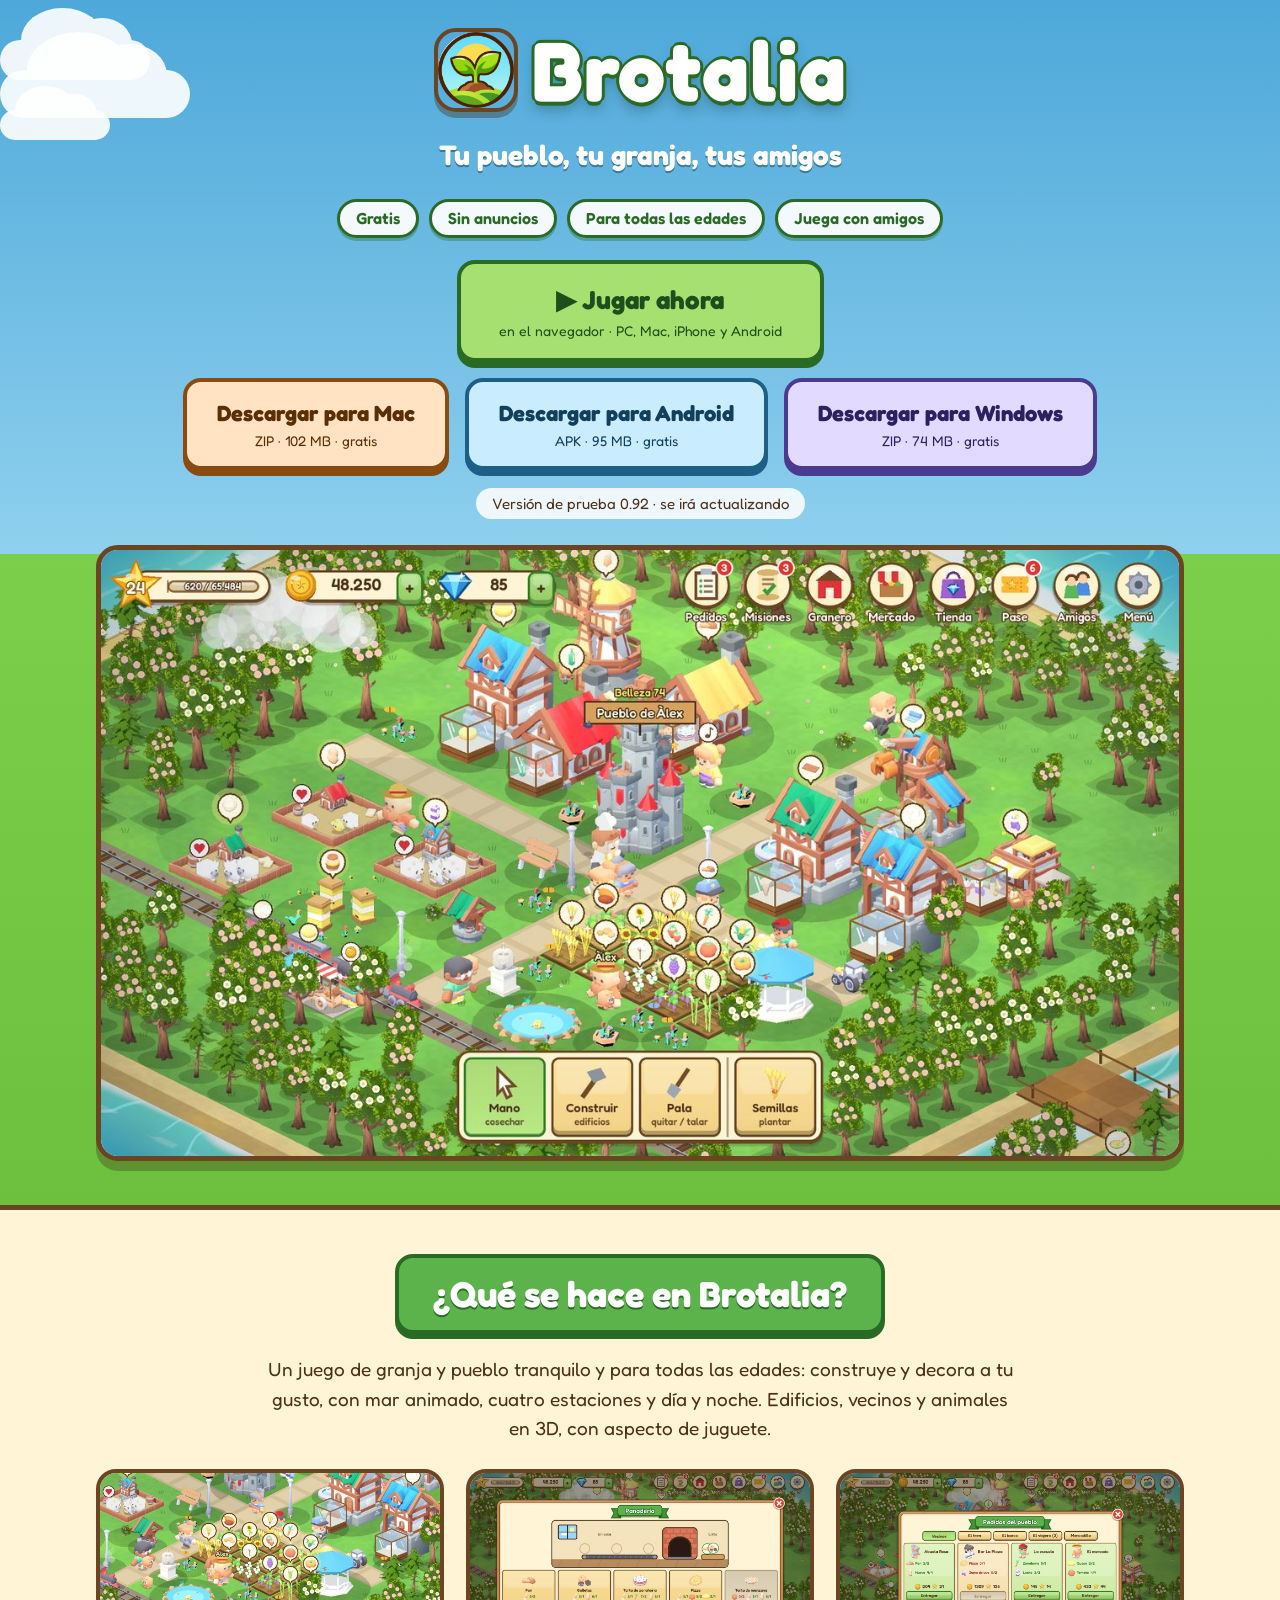
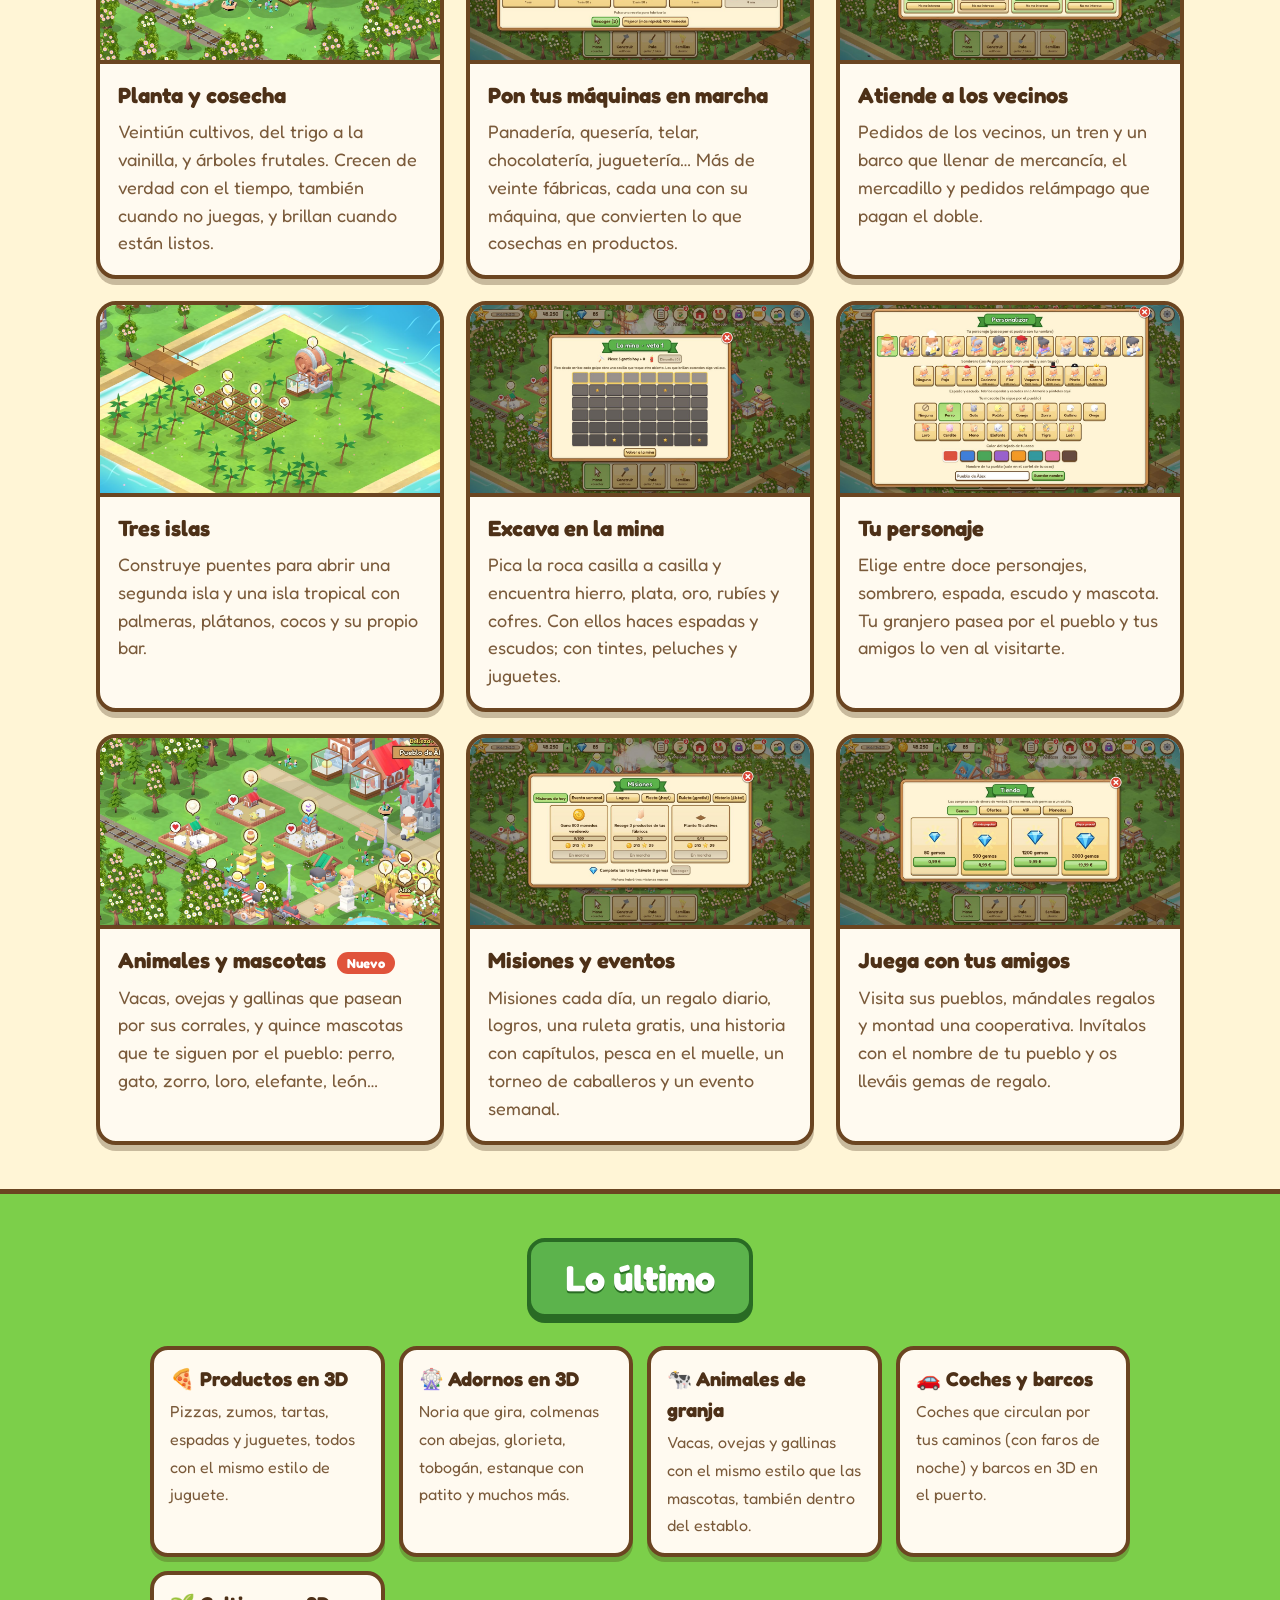
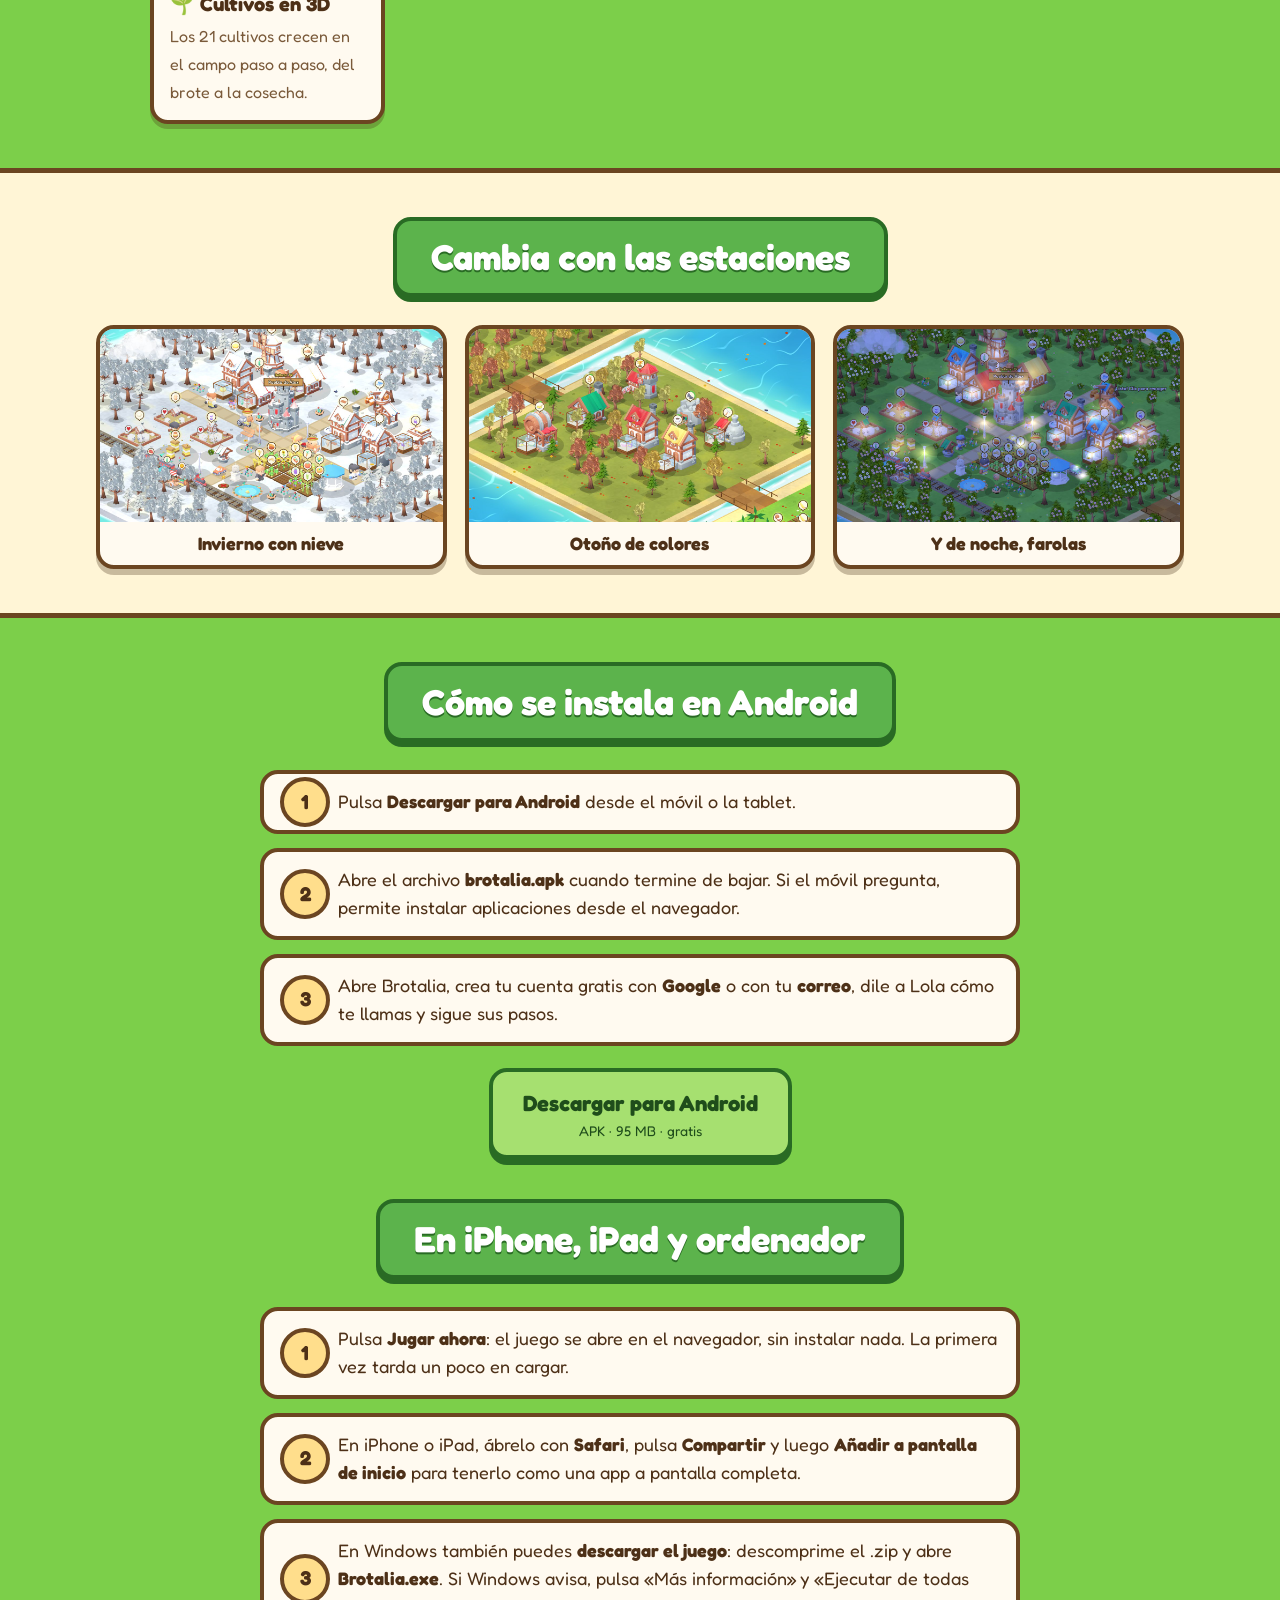
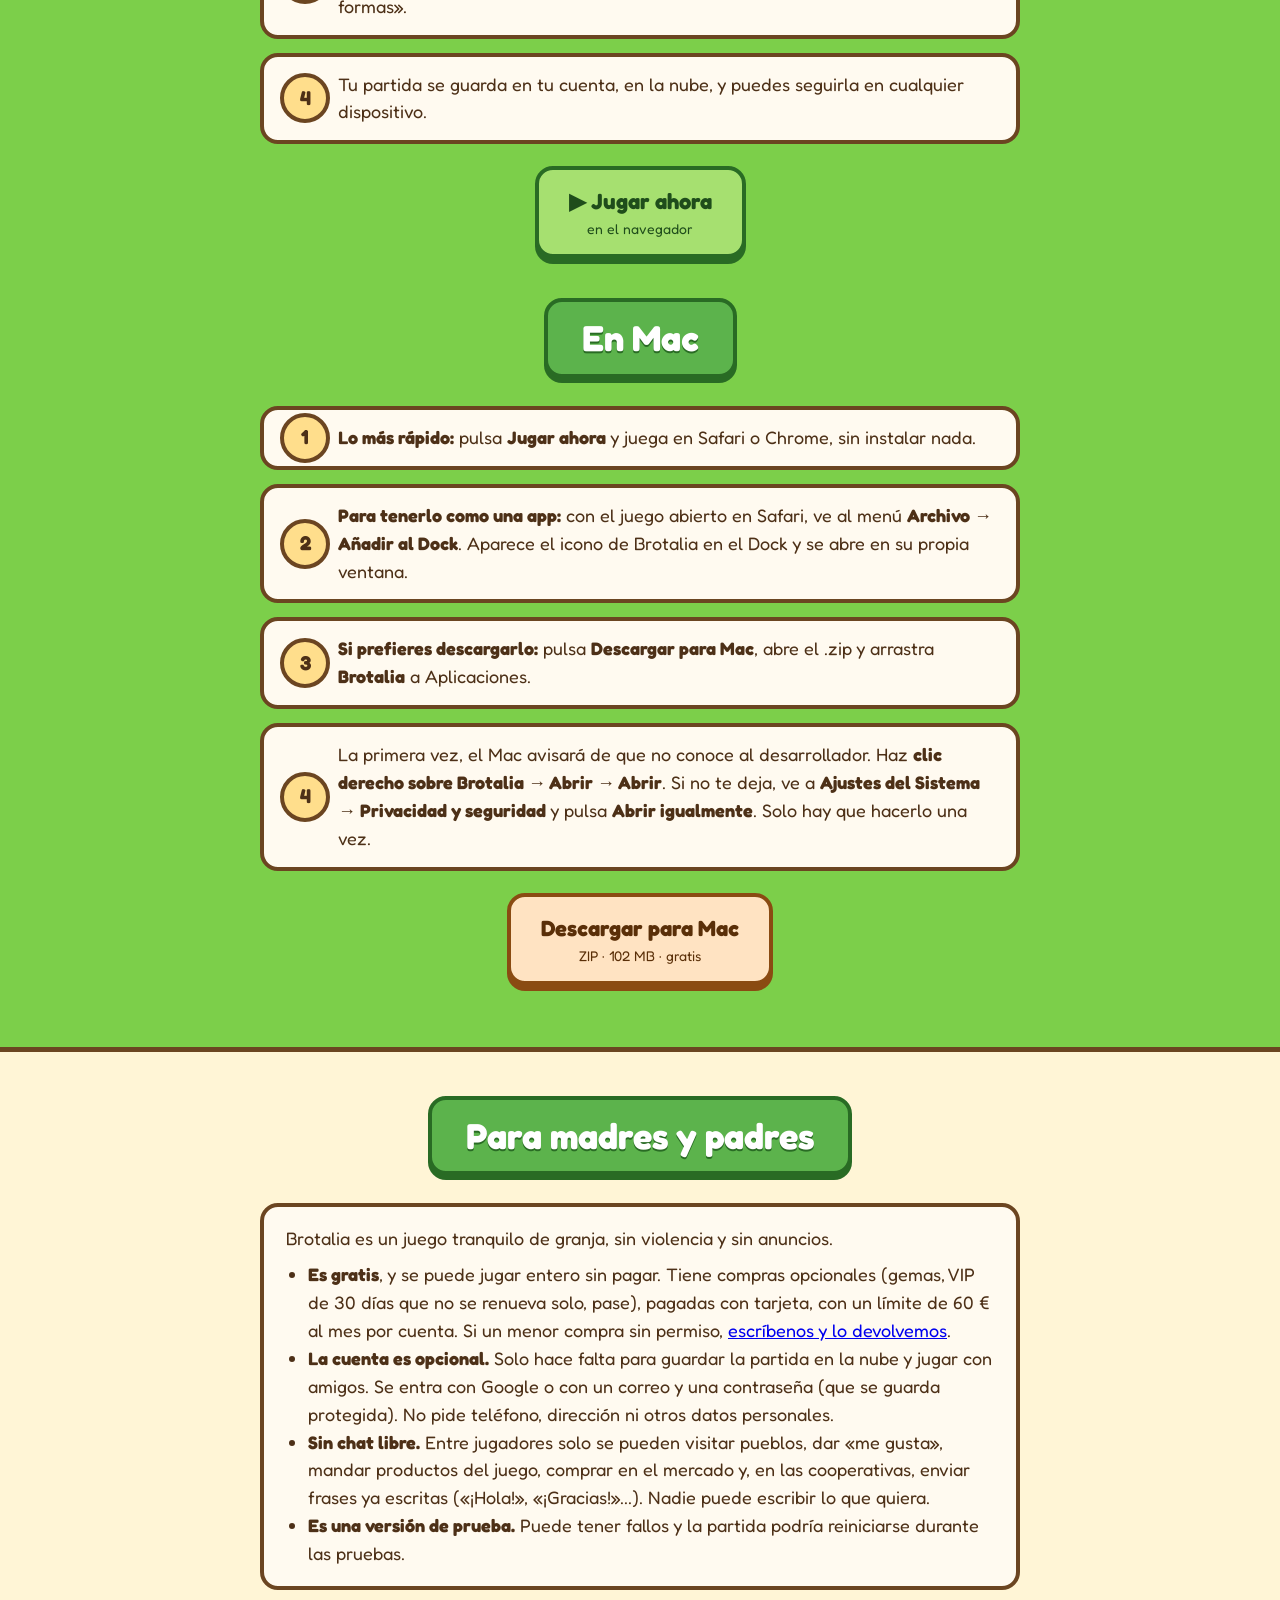
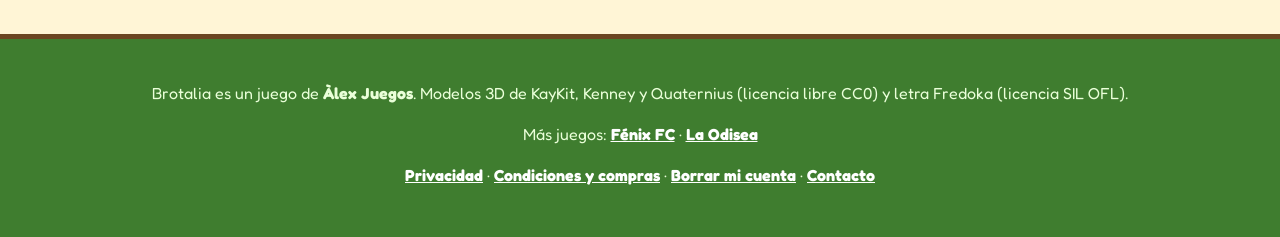
==== commit 2dd8f1fd: "Brotalia 0.92" ====
--- a/index.html
+++ b/index.html
@@ -107,6 +107,7 @@
   footer { background: #3f7d2f; color: #eaffd9; text-align: center; padding: 26px 16px 34px; font-size: 16px; }
   footer a { color: #fff; font-weight: bold; }
 </style>
+<script async src="https://pagead2.googlesyndication.com/pagead/js/adsbygoogle.js?client=ca-pub-4257914204115658" crossorigin="anonymous"></script>
 </head>
 <body>
 
@@ -130,7 +131,7 @@
       <a class="boton" data-so="android" href="https://github.com/davurpi/brotalia/releases/latest/download/brotalia.apk" download style="background:#c9ecff;border-color:#1d5f86;box-shadow:0 6px 0 #1d5f86;color:#123f5a">Descargar para Android<small>APK · 95 MB · gratis</small></a>
       <a class="boton" data-so="windows" href="https://github.com/davurpi/brotalia/releases/latest/download/Brotalia-Windows.zip" download style="background:#e3dbff;border-color:#4b3a8f;box-shadow:0 6px 0 #4b3a8f;color:#2c2160">Descargar para Windows<small>ZIP · 74 MB · gratis</small></a>
     </div>
-    <span class="aviso">Versión de prueba 0.91 · se irá actualizando</span>
+    <span class="aviso">Versión de prueba 0.92 · se irá actualizando</span>
     <div class="foto-grande"><img src="brotalia-web/pueblo.jpg" alt="Un pueblo de Brotalia con fábricas de colores, campos con la cosecha lista, una fuente y vecinos paseando" width="1280" height="720"></div>
   </div>
 </header>
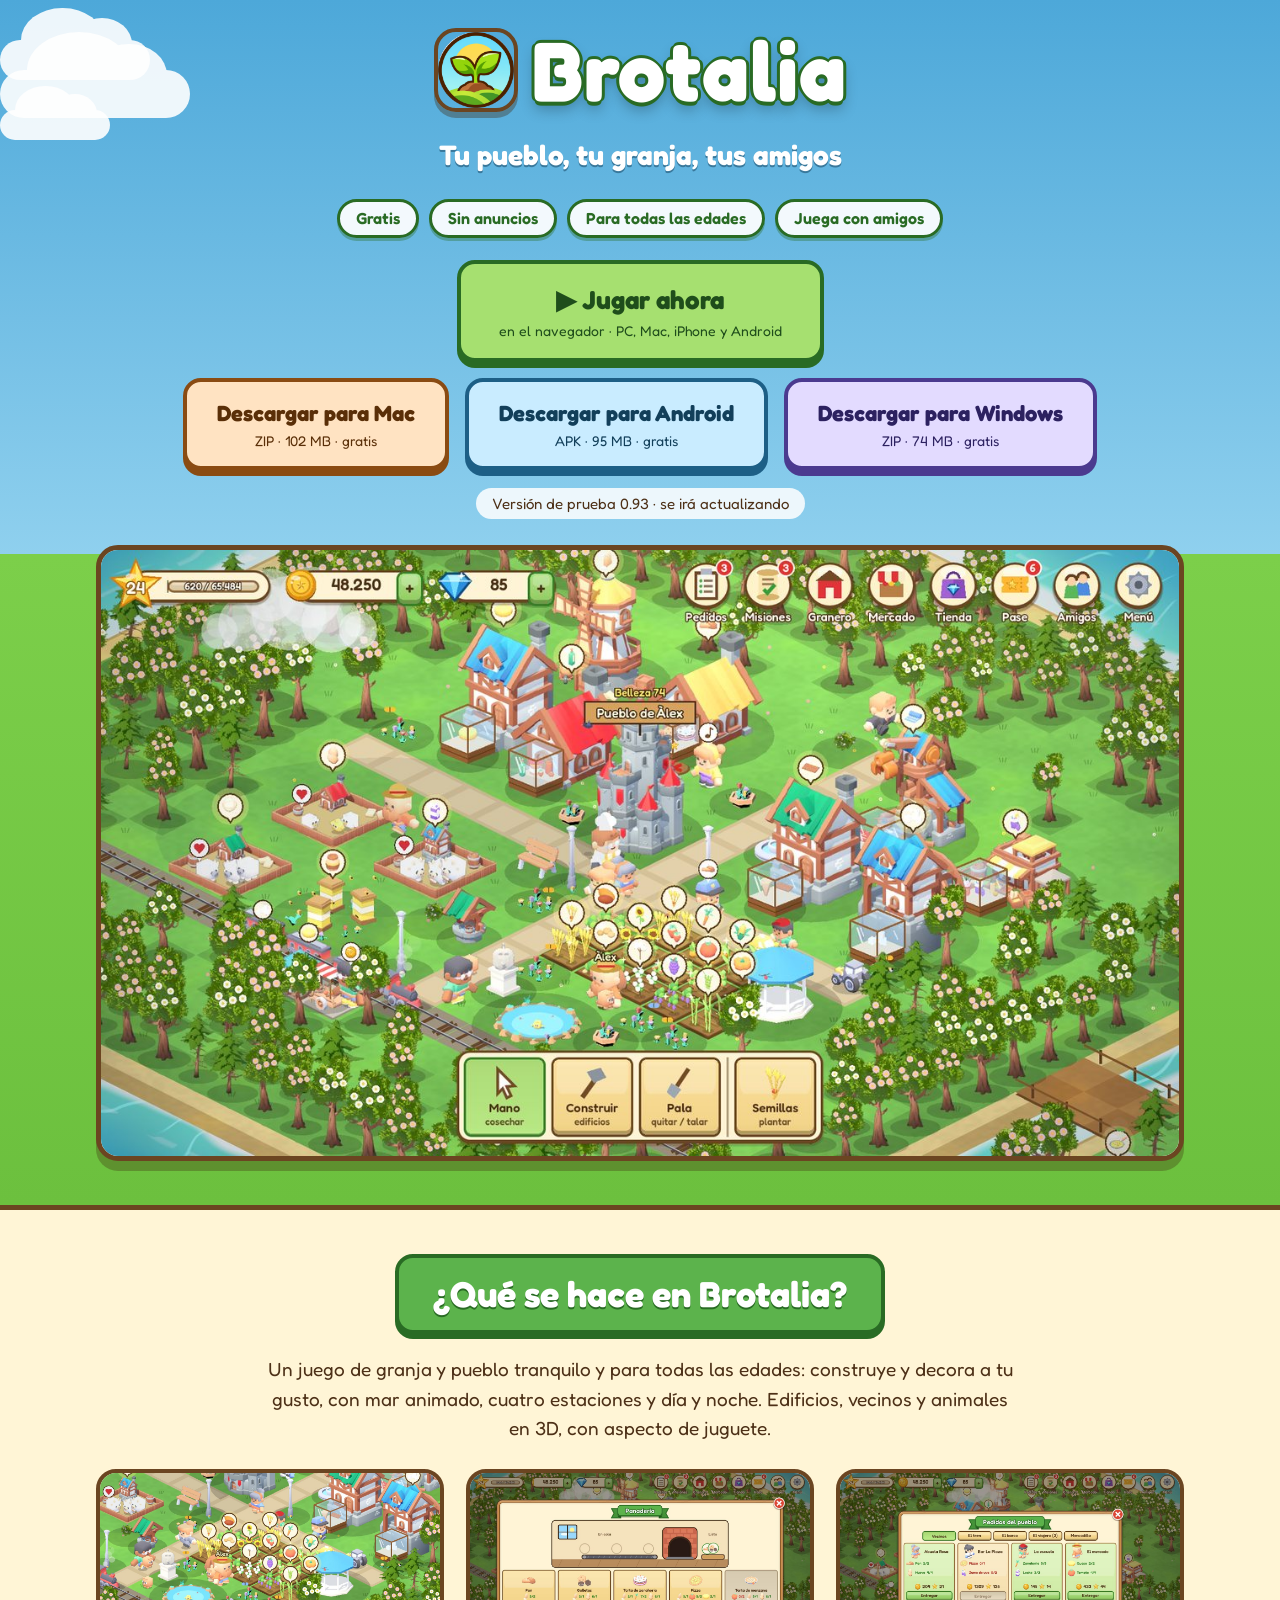
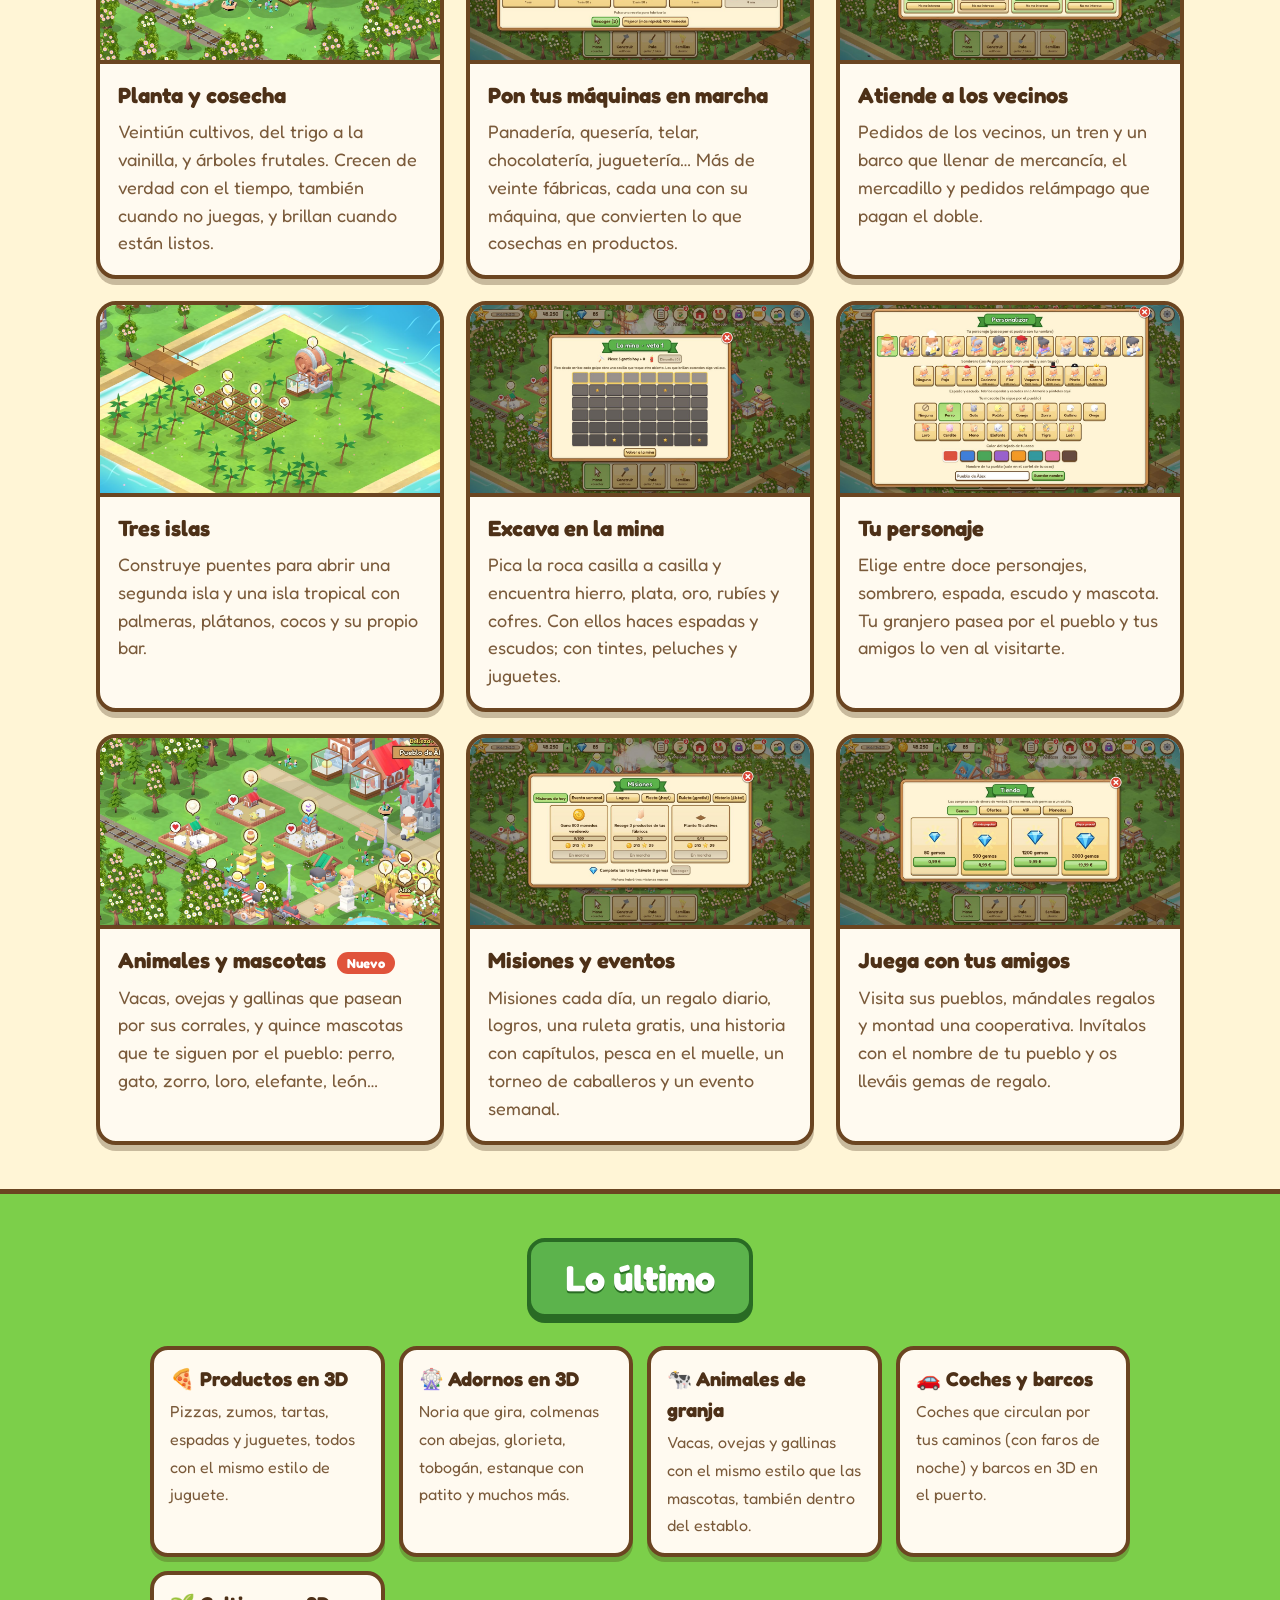
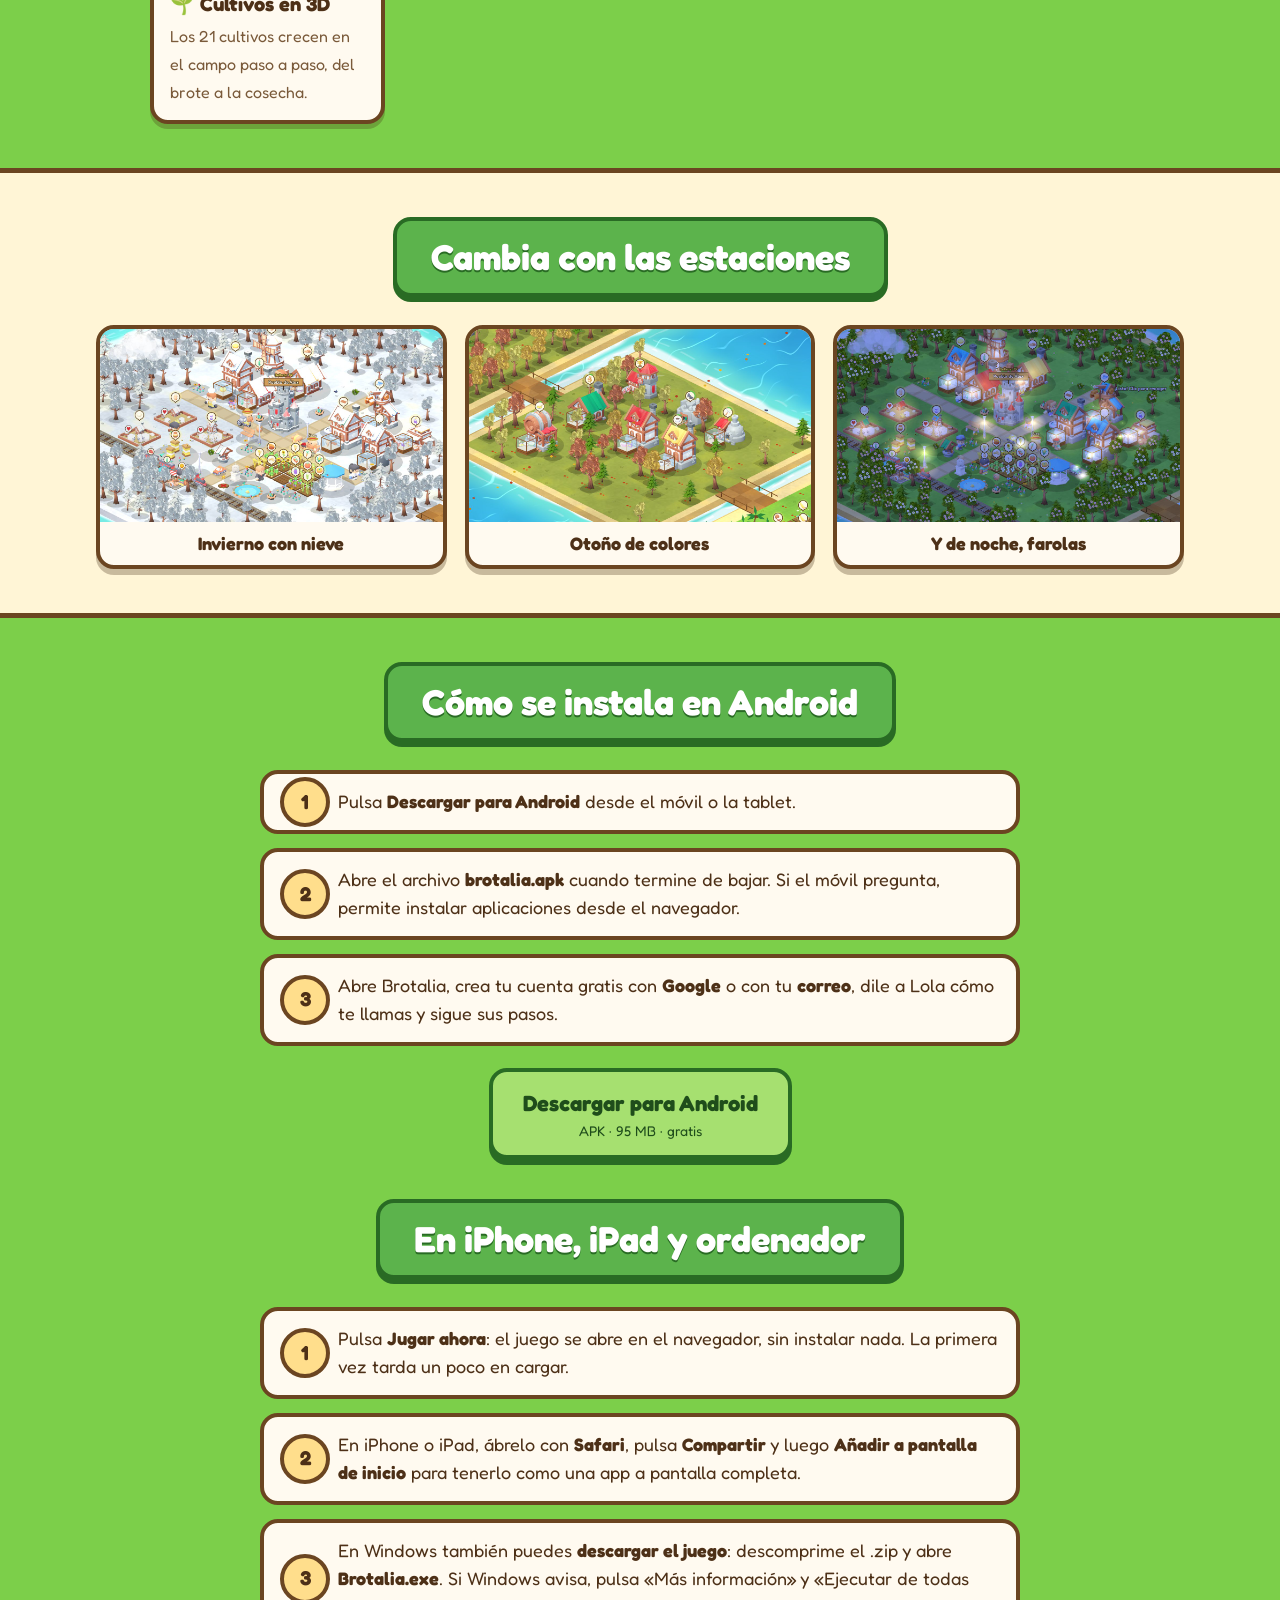
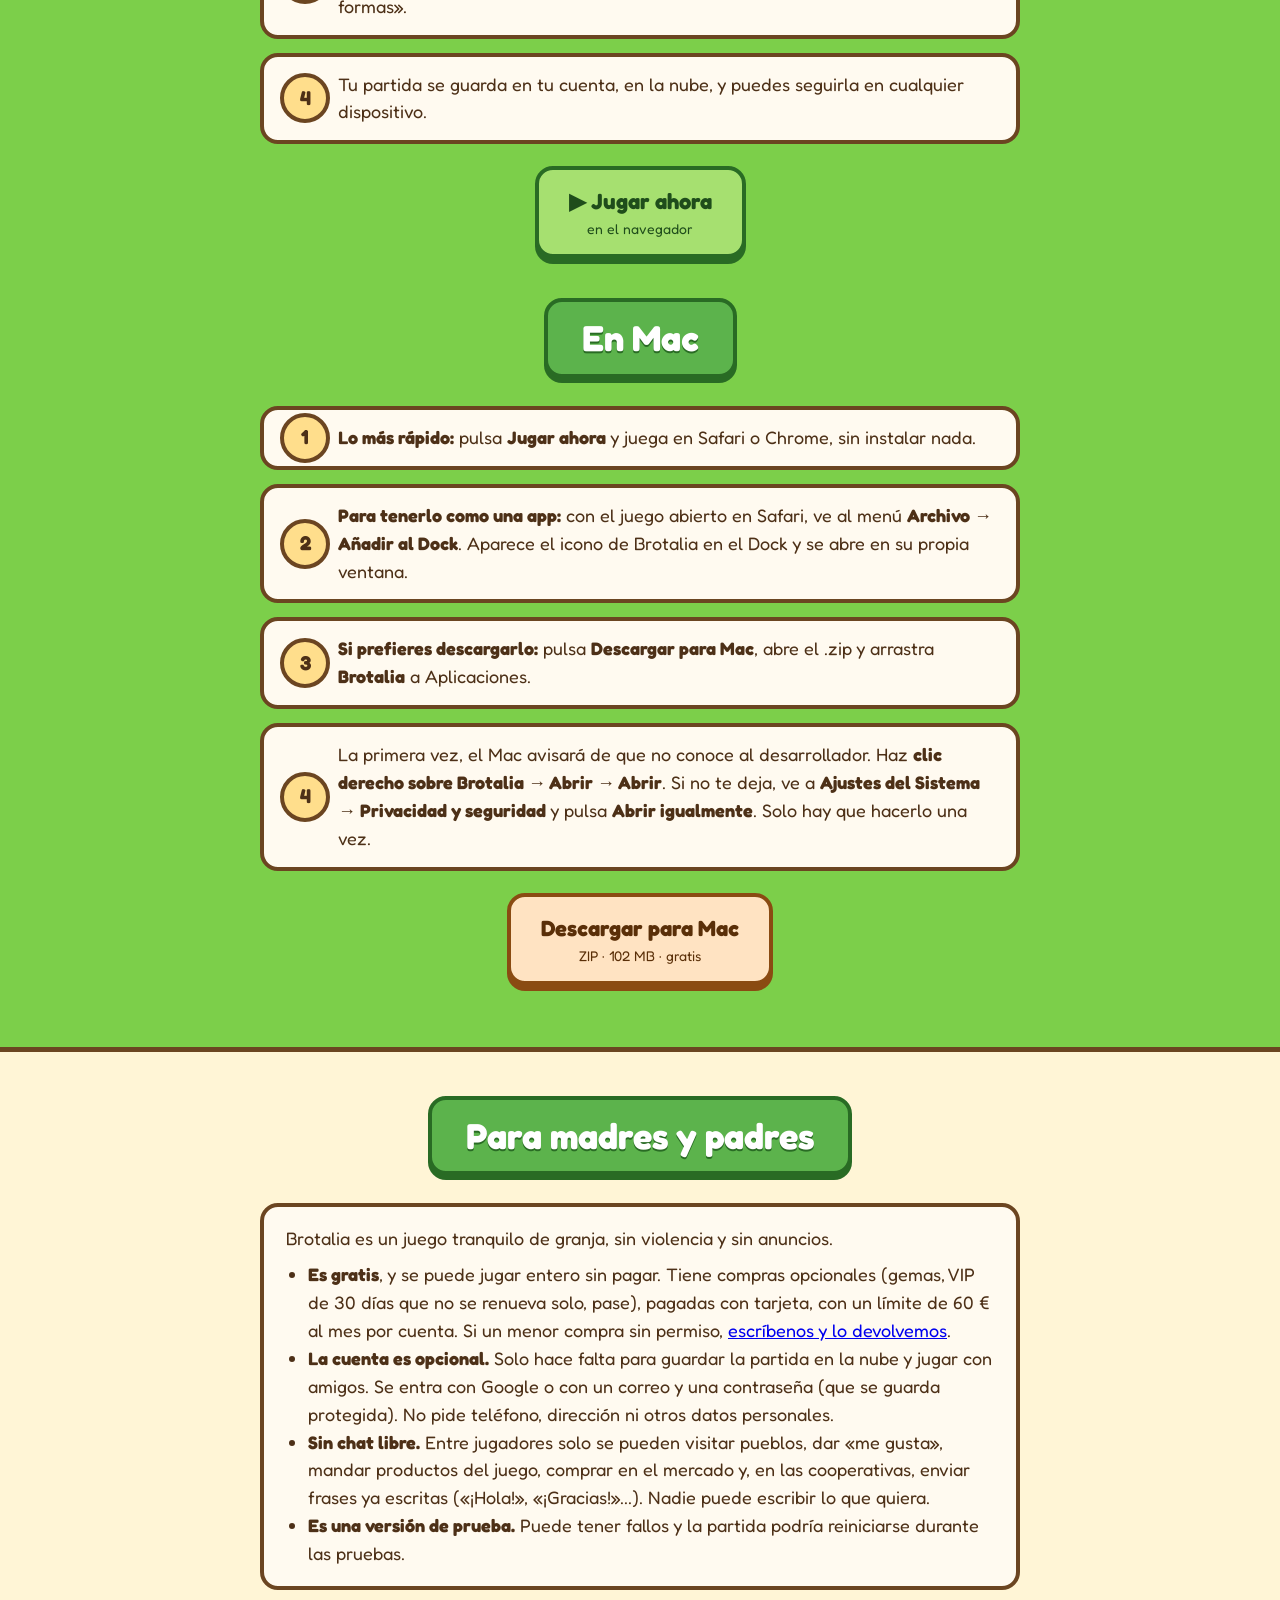
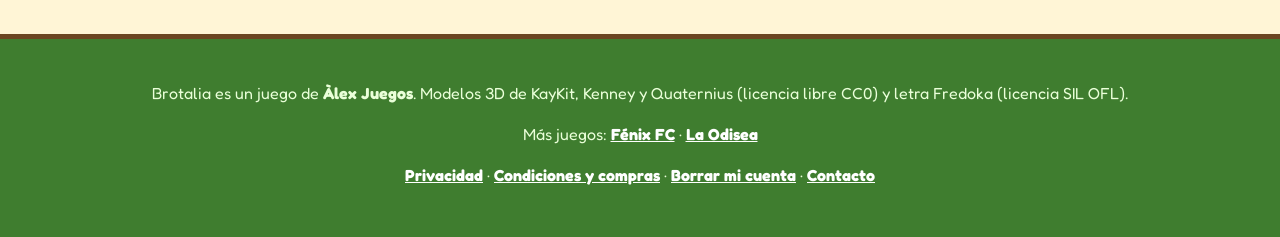
==== commit 9e8a47bf: "Brotalia 0.93" ====
--- a/index.html
+++ b/index.html
@@ -9,6 +9,20 @@
 <meta property="og:description" content="Planta, fabrica, abre tres islas, excava en la mina y visita los pueblos de tus amigos. Gratis en el navegador, Android, Windows y Mac.">
 <meta property="og:image" content="https://brotalia.app/brotalia-web/compartir.jpg">
 <meta property="og:type" content="website">
+<meta property="og:url" content="https://brotalia.app/">
+<meta property="og:locale" content="es_ES">
+<meta name="twitter:card" content="summary_large_image">
+<meta name="twitter:title" content="Brotalia · Tu pueblo, tu granja, tus amigos">
+<meta name="twitter:image" content="https://brotalia.app/brotalia-web/compartir.jpg">
+<link rel="canonical" href="https://brotalia.app/">
+<script type="application/ld+json">
+{"@context":"https://schema.org","@type":"VideoGame","name":"Brotalia","url":"https://brotalia.app/","inLanguage":"es",
+ "description":"Juego gratis de granja y pueblo: planta, fabrica, entrega pedidos, abre islas, pesca y visita los pueblos de tus amigos.",
+ "genre":["Granja","Simulación","Construcción de ciudades"],"gamePlatform":["Navegador web","Android","Windows","Mac"],
+ "applicationCategory":"Game","operatingSystem":"Web, Android, Windows, macOS","image":"https://brotalia.app/brotalia-web/compartir.jpg",
+ "offers":{"@type":"Offer","price":"0","priceCurrency":"EUR"},
+ "sameAs":["https://www.youtube.com/@brotalia_oficial"]}
+</script>
 <link rel="icon" href="brotalia-web/icono.png" type="image/png">
 <link rel="apple-touch-icon" href="brotalia-web/icono.png">
 <link rel="preconnect" href="https://fonts.googleapis.com">
@@ -131,7 +145,7 @@
       <a class="boton" data-so="android" href="https://github.com/davurpi/brotalia/releases/latest/download/brotalia.apk" download style="background:#c9ecff;border-color:#1d5f86;box-shadow:0 6px 0 #1d5f86;color:#123f5a">Descargar para Android<small>APK · 95 MB · gratis</small></a>
       <a class="boton" data-so="windows" href="https://github.com/davurpi/brotalia/releases/latest/download/Brotalia-Windows.zip" download style="background:#e3dbff;border-color:#4b3a8f;box-shadow:0 6px 0 #4b3a8f;color:#2c2160">Descargar para Windows<small>ZIP · 74 MB · gratis</small></a>
     </div>
-    <span class="aviso">Versión de prueba 0.92 · se irá actualizando</span>
+    <span class="aviso">Versión de prueba 0.93 · se irá actualizando</span>
     <div class="foto-grande"><img src="brotalia-web/pueblo.jpg" alt="Un pueblo de Brotalia con fábricas de colores, campos con la cosecha lista, una fuente y vecinos paseando" width="1280" height="720"></div>
   </div>
 </header>
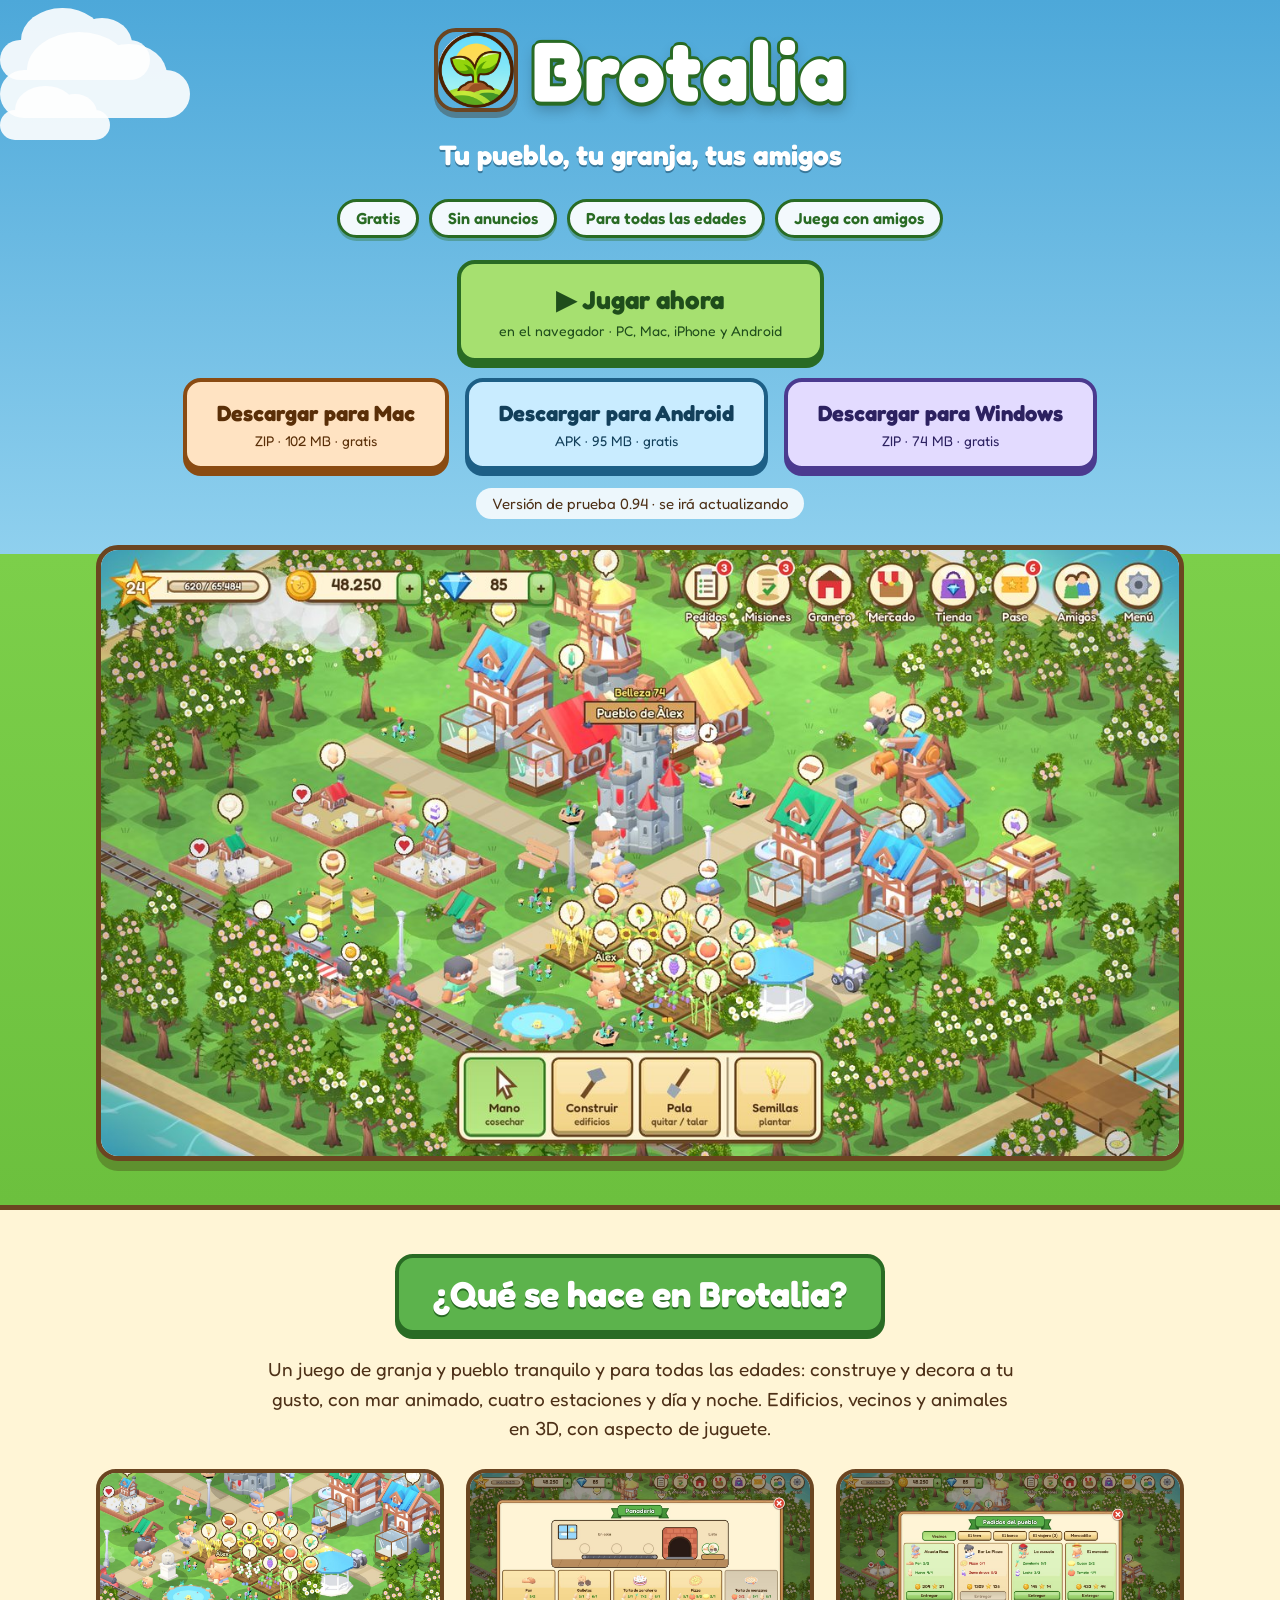
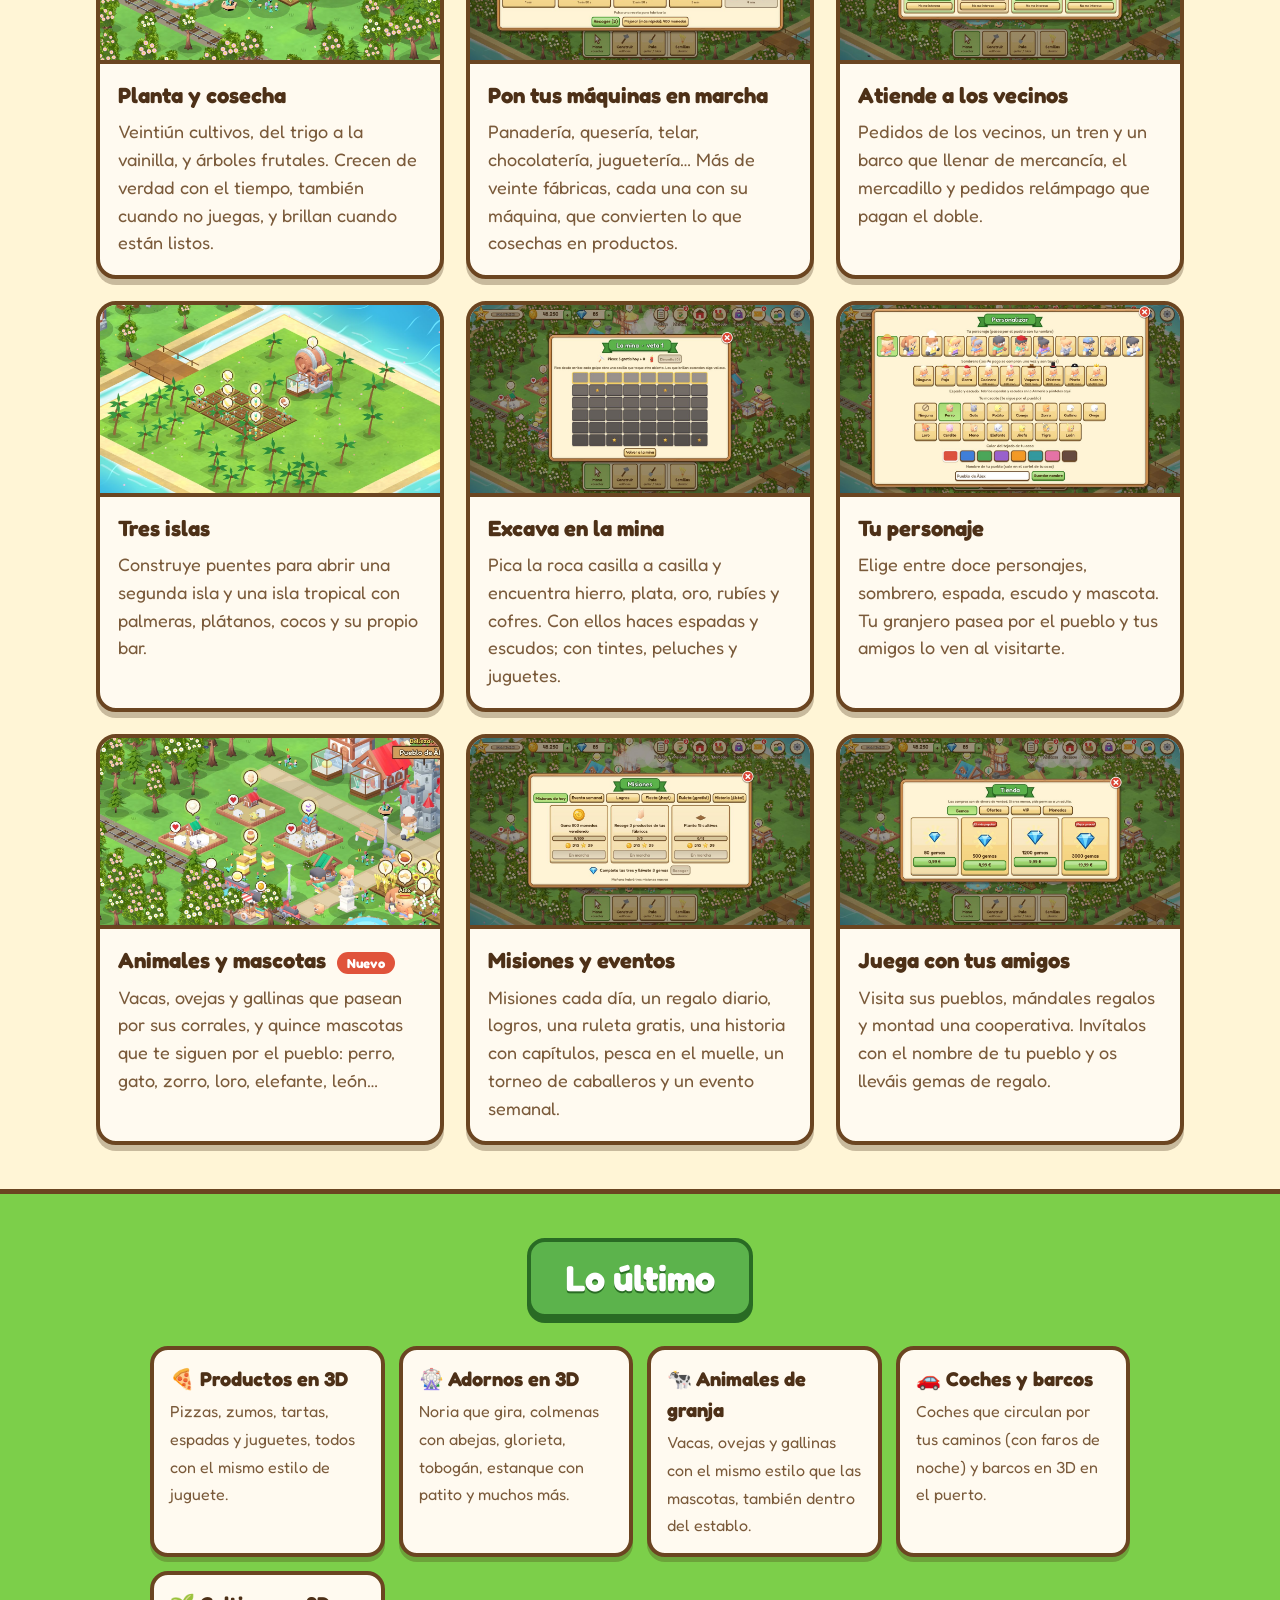
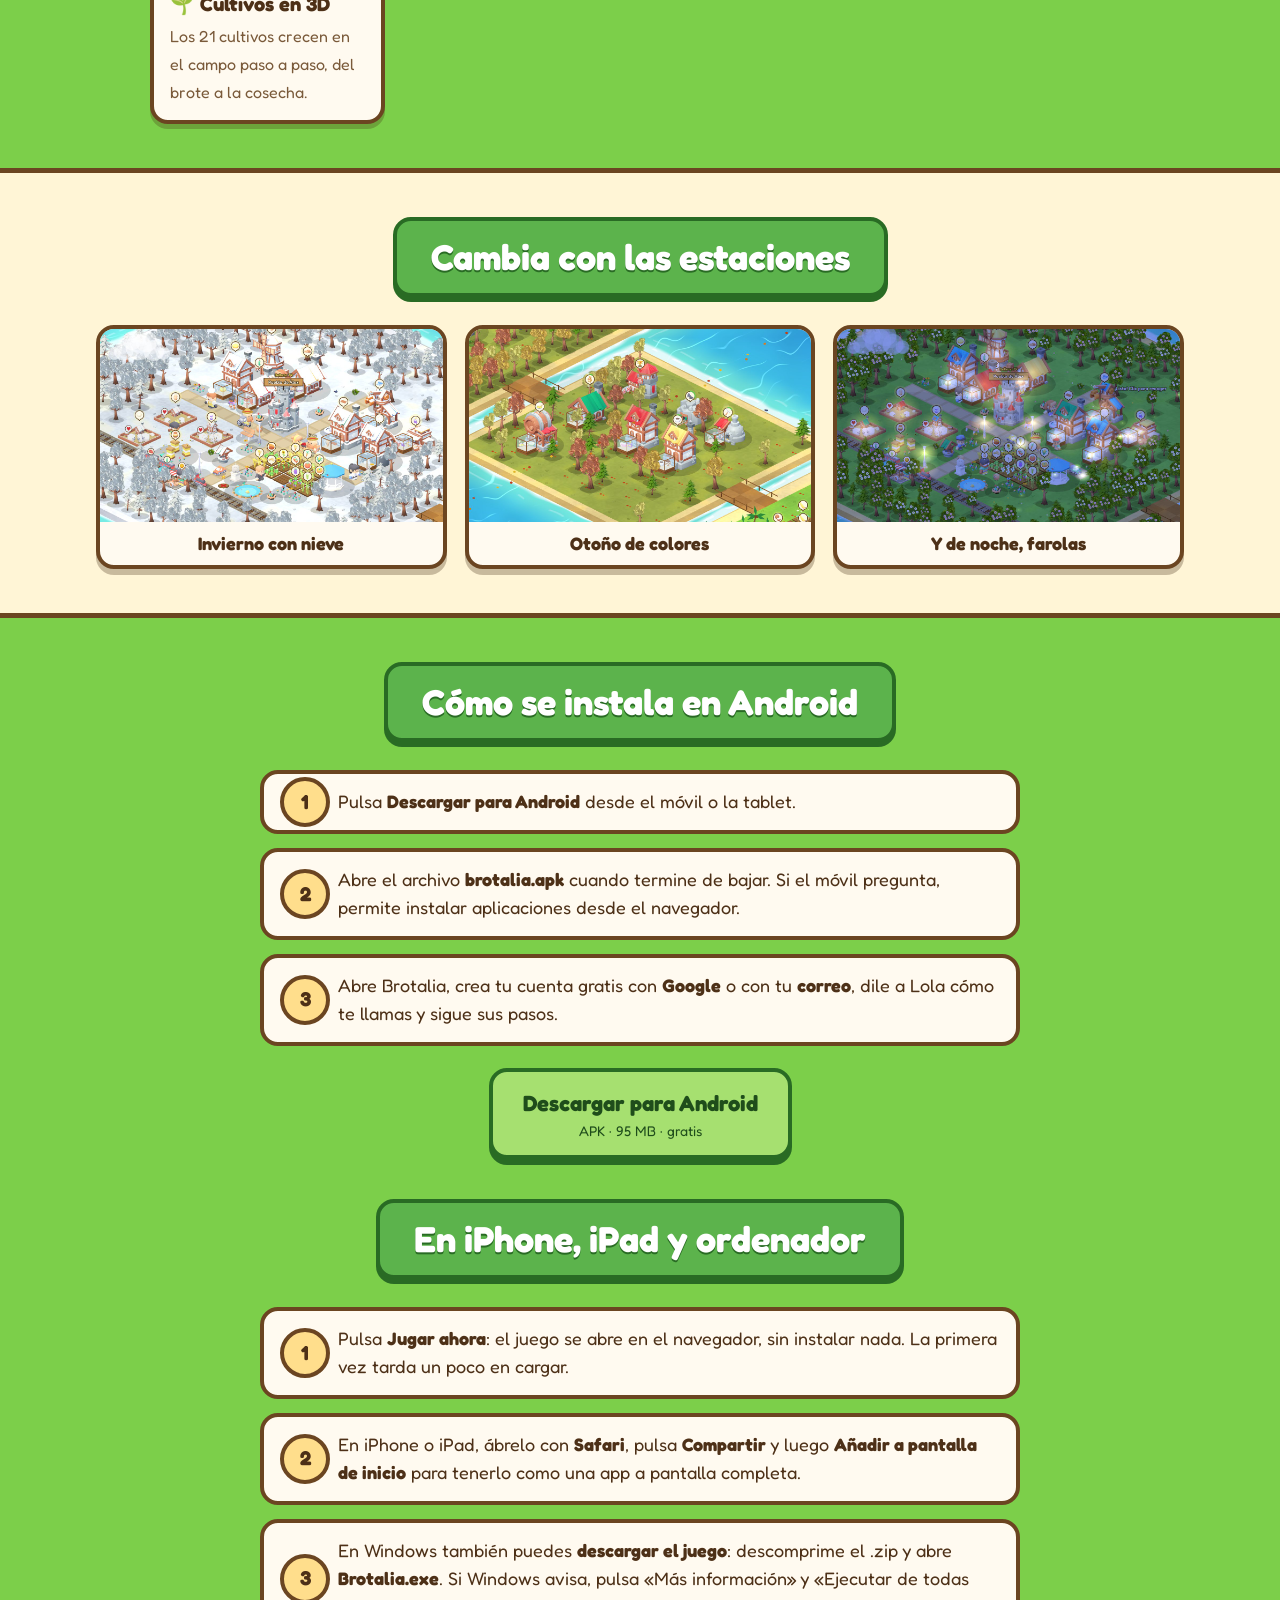
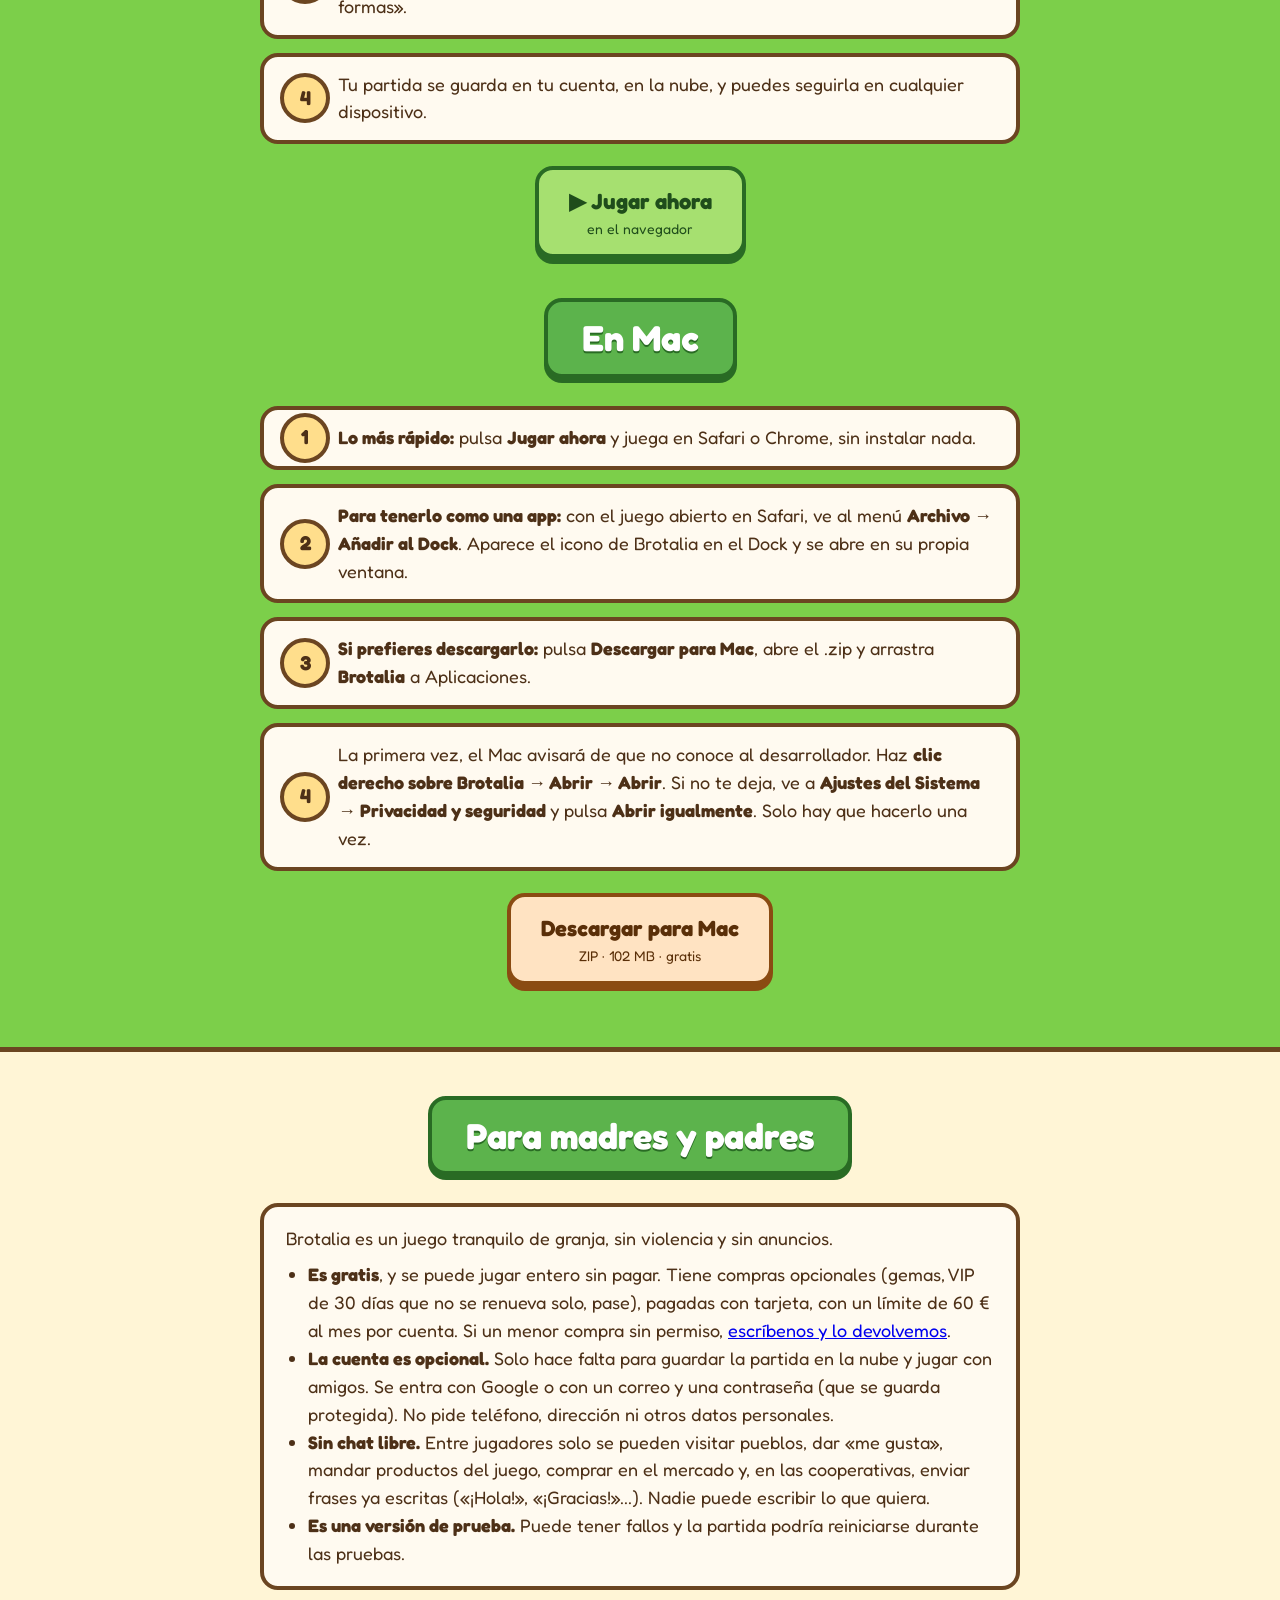
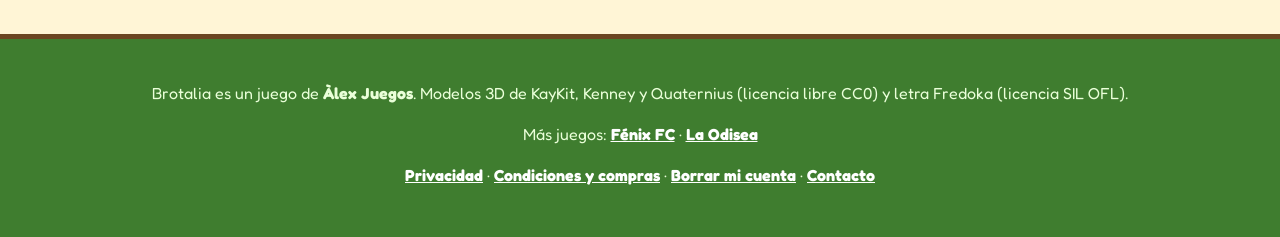
==== commit aaa6e6e8: "Brotalia 0.94" ====
--- a/index.html
+++ b/index.html
@@ -145,7 +145,7 @@
       <a class="boton" data-so="android" href="https://github.com/davurpi/brotalia/releases/latest/download/brotalia.apk" download style="background:#c9ecff;border-color:#1d5f86;box-shadow:0 6px 0 #1d5f86;color:#123f5a">Descargar para Android<small>APK · 95 MB · gratis</small></a>
       <a class="boton" data-so="windows" href="https://github.com/davurpi/brotalia/releases/latest/download/Brotalia-Windows.zip" download style="background:#e3dbff;border-color:#4b3a8f;box-shadow:0 6px 0 #4b3a8f;color:#2c2160">Descargar para Windows<small>ZIP · 74 MB · gratis</small></a>
     </div>
-    <span class="aviso">Versión de prueba 0.93 · se irá actualizando</span>
+    <span class="aviso">Versión de prueba 0.94 · se irá actualizando</span>
     <div class="foto-grande"><img src="brotalia-web/pueblo.jpg" alt="Un pueblo de Brotalia con fábricas de colores, campos con la cosecha lista, una fuente y vecinos paseando" width="1280" height="720"></div>
   </div>
 </header>
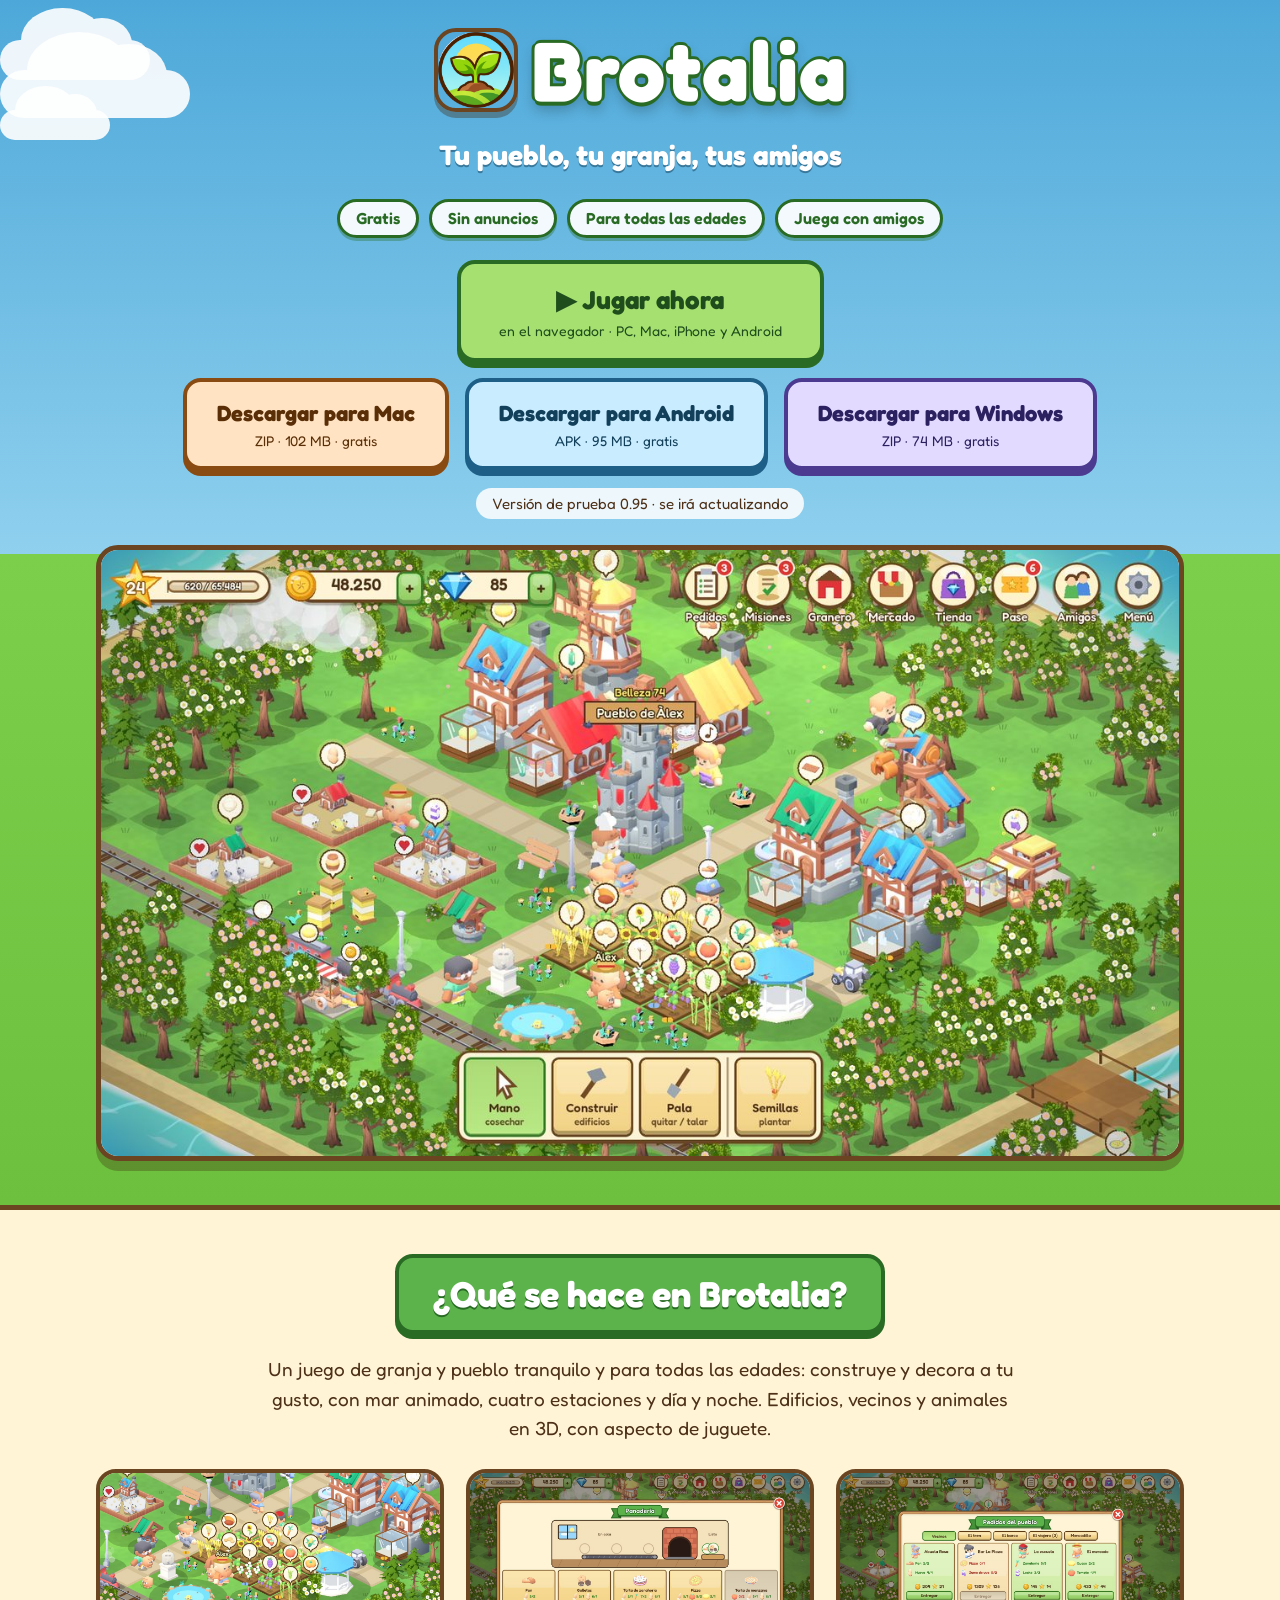
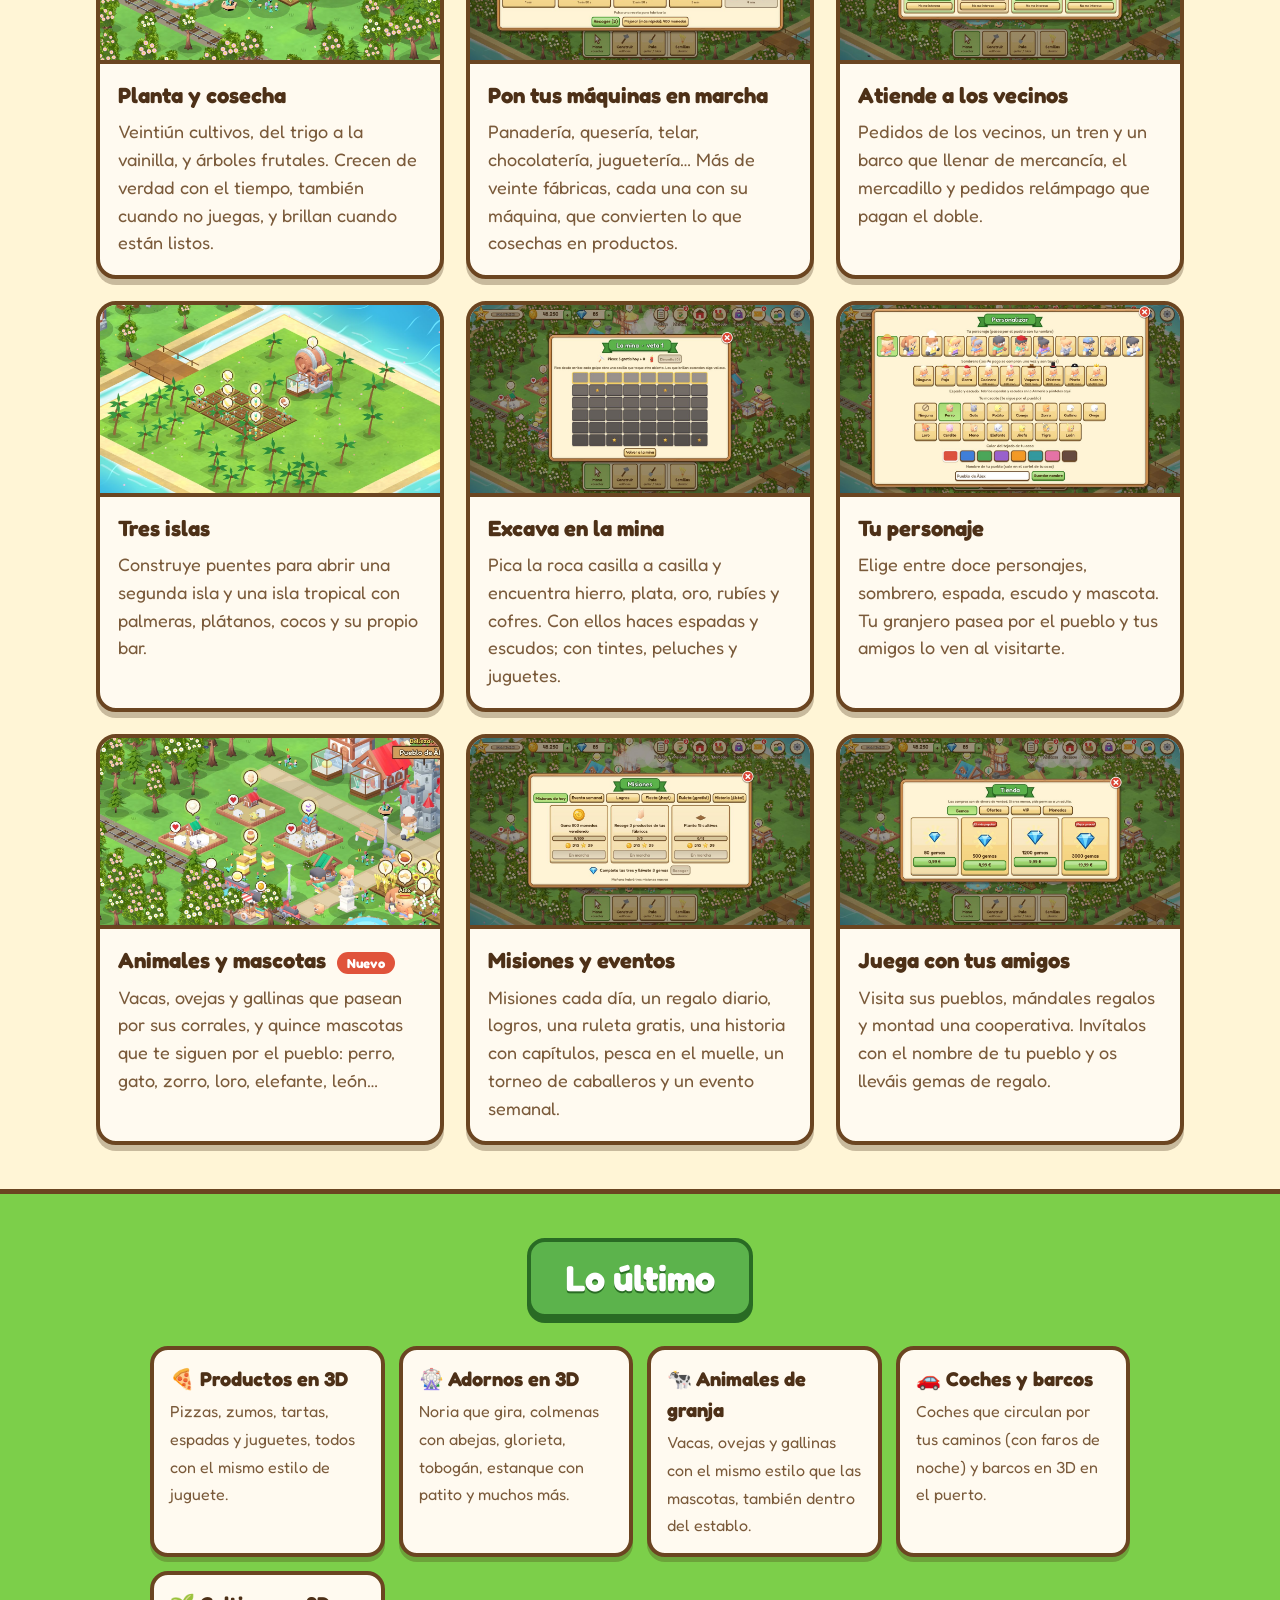
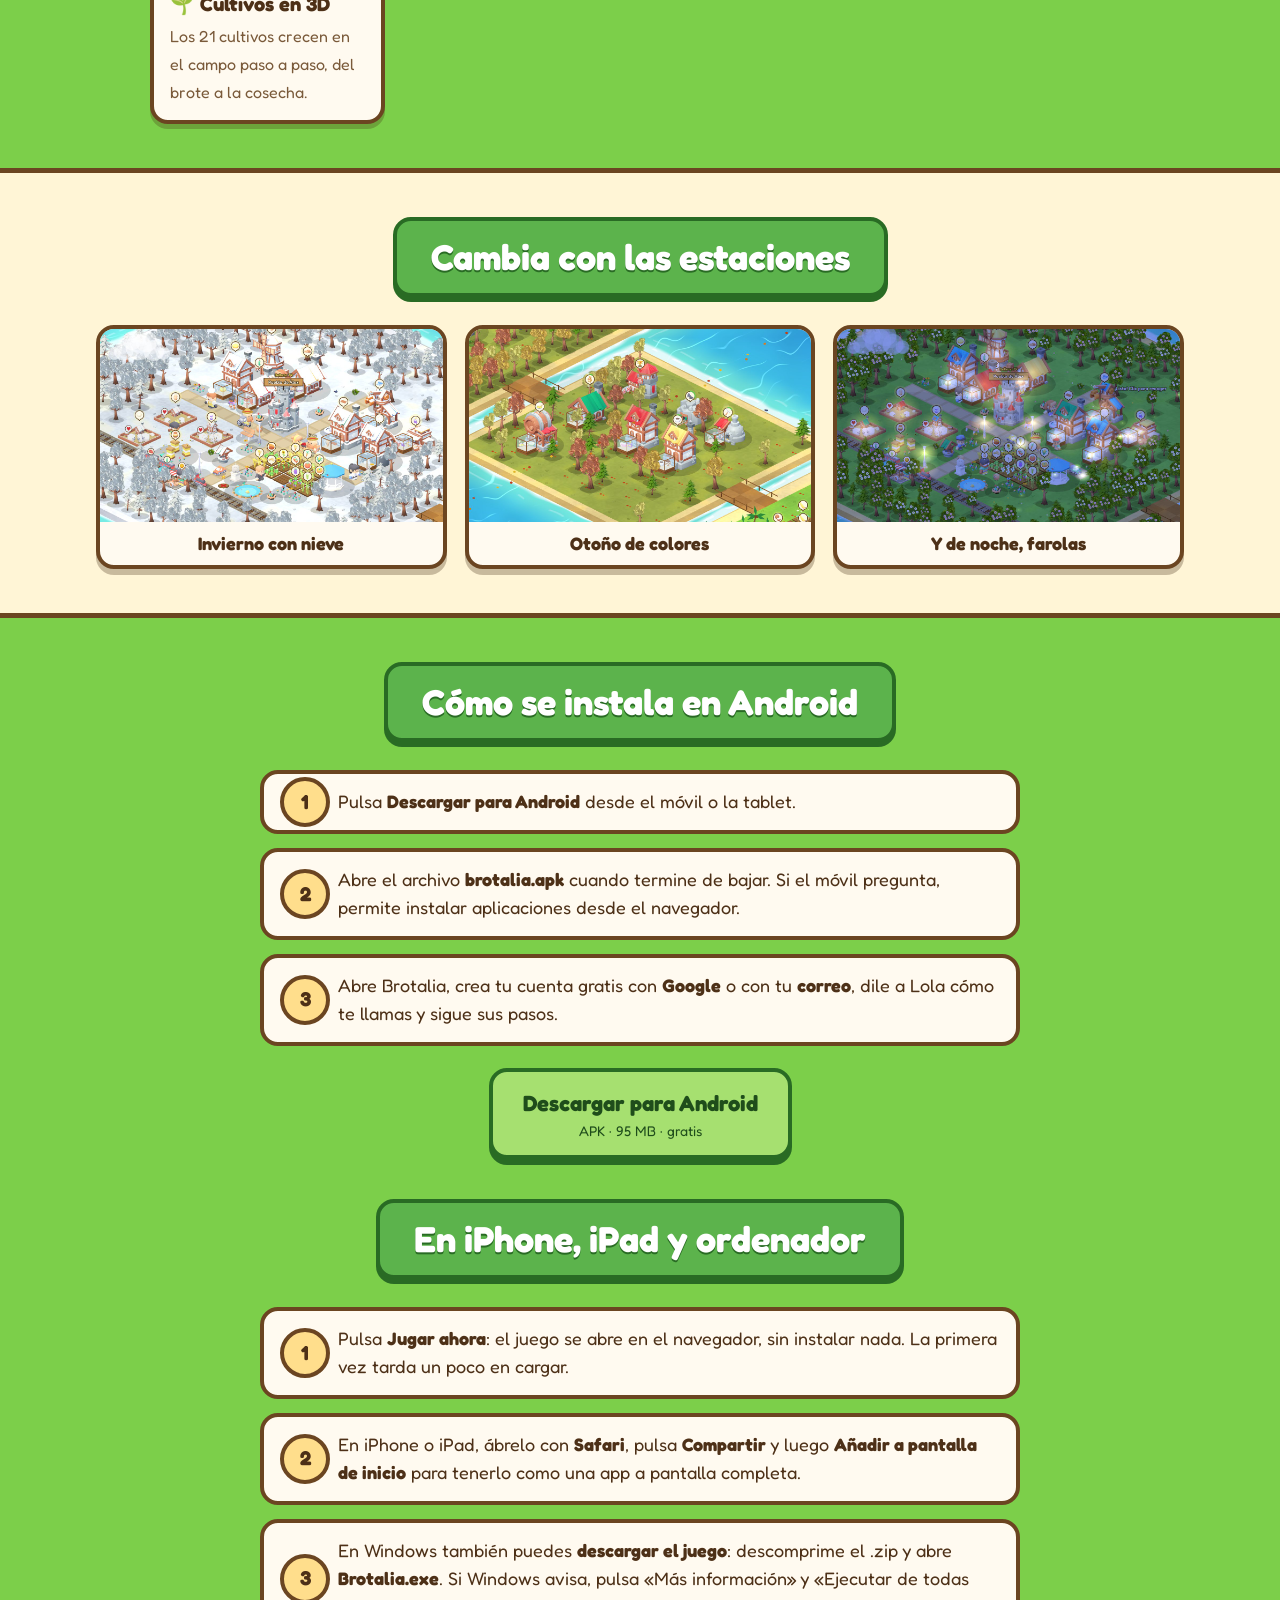
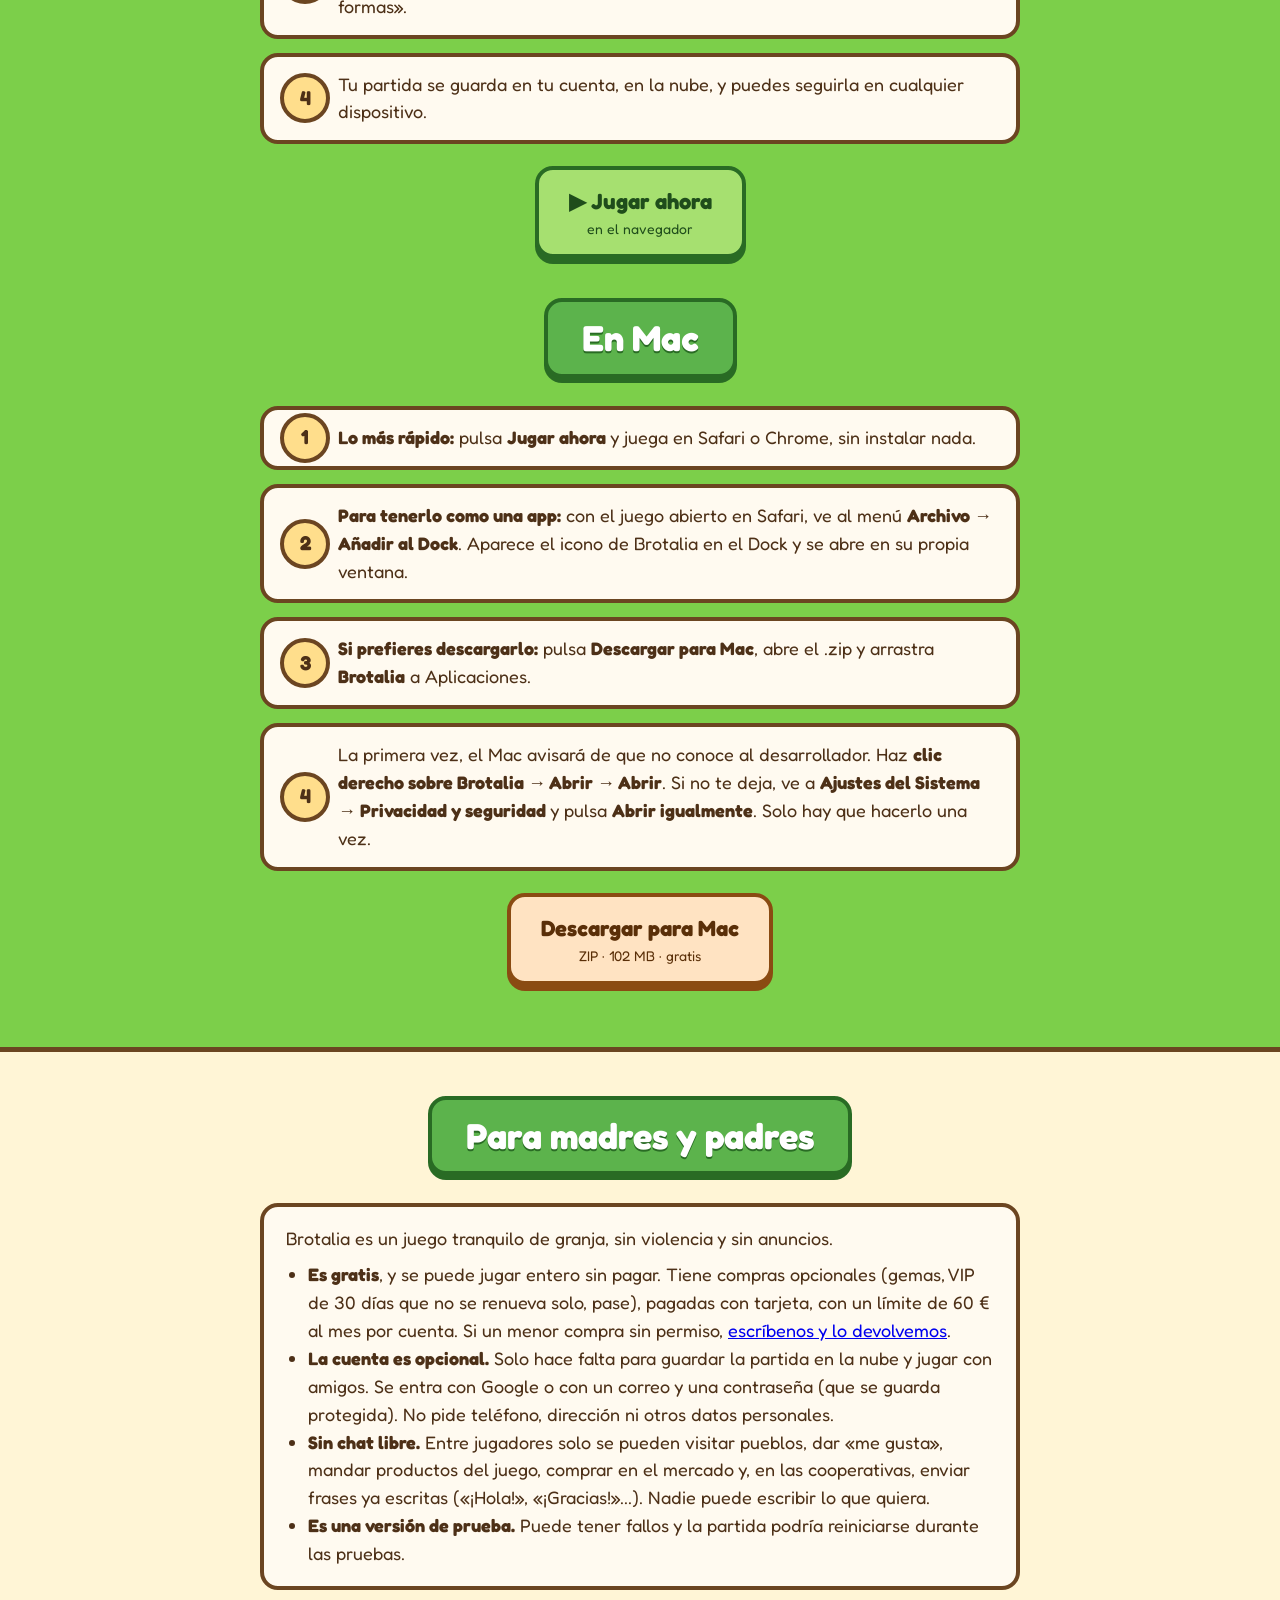
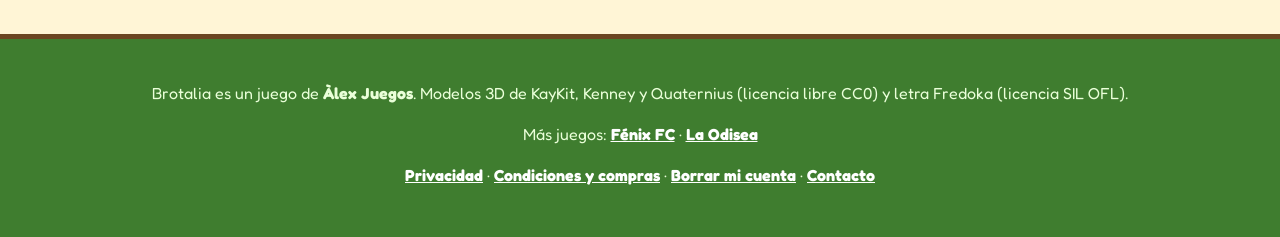
==== commit c08f71d7: "Brotalia 0.95" ====
--- a/index.html
+++ b/index.html
@@ -145,7 +145,7 @@
       <a class="boton" data-so="android" href="https://github.com/davurpi/brotalia/releases/latest/download/brotalia.apk" download style="background:#c9ecff;border-color:#1d5f86;box-shadow:0 6px 0 #1d5f86;color:#123f5a">Descargar para Android<small>APK · 95 MB · gratis</small></a>
       <a class="boton" data-so="windows" href="https://github.com/davurpi/brotalia/releases/latest/download/Brotalia-Windows.zip" download style="background:#e3dbff;border-color:#4b3a8f;box-shadow:0 6px 0 #4b3a8f;color:#2c2160">Descargar para Windows<small>ZIP · 74 MB · gratis</small></a>
     </div>
-    <span class="aviso">Versión de prueba 0.94 · se irá actualizando</span>
+    <span class="aviso">Versión de prueba 0.95 · se irá actualizando</span>
     <div class="foto-grande"><img src="brotalia-web/pueblo.jpg" alt="Un pueblo de Brotalia con fábricas de colores, campos con la cosecha lista, una fuente y vecinos paseando" width="1280" height="720"></div>
   </div>
 </header>
